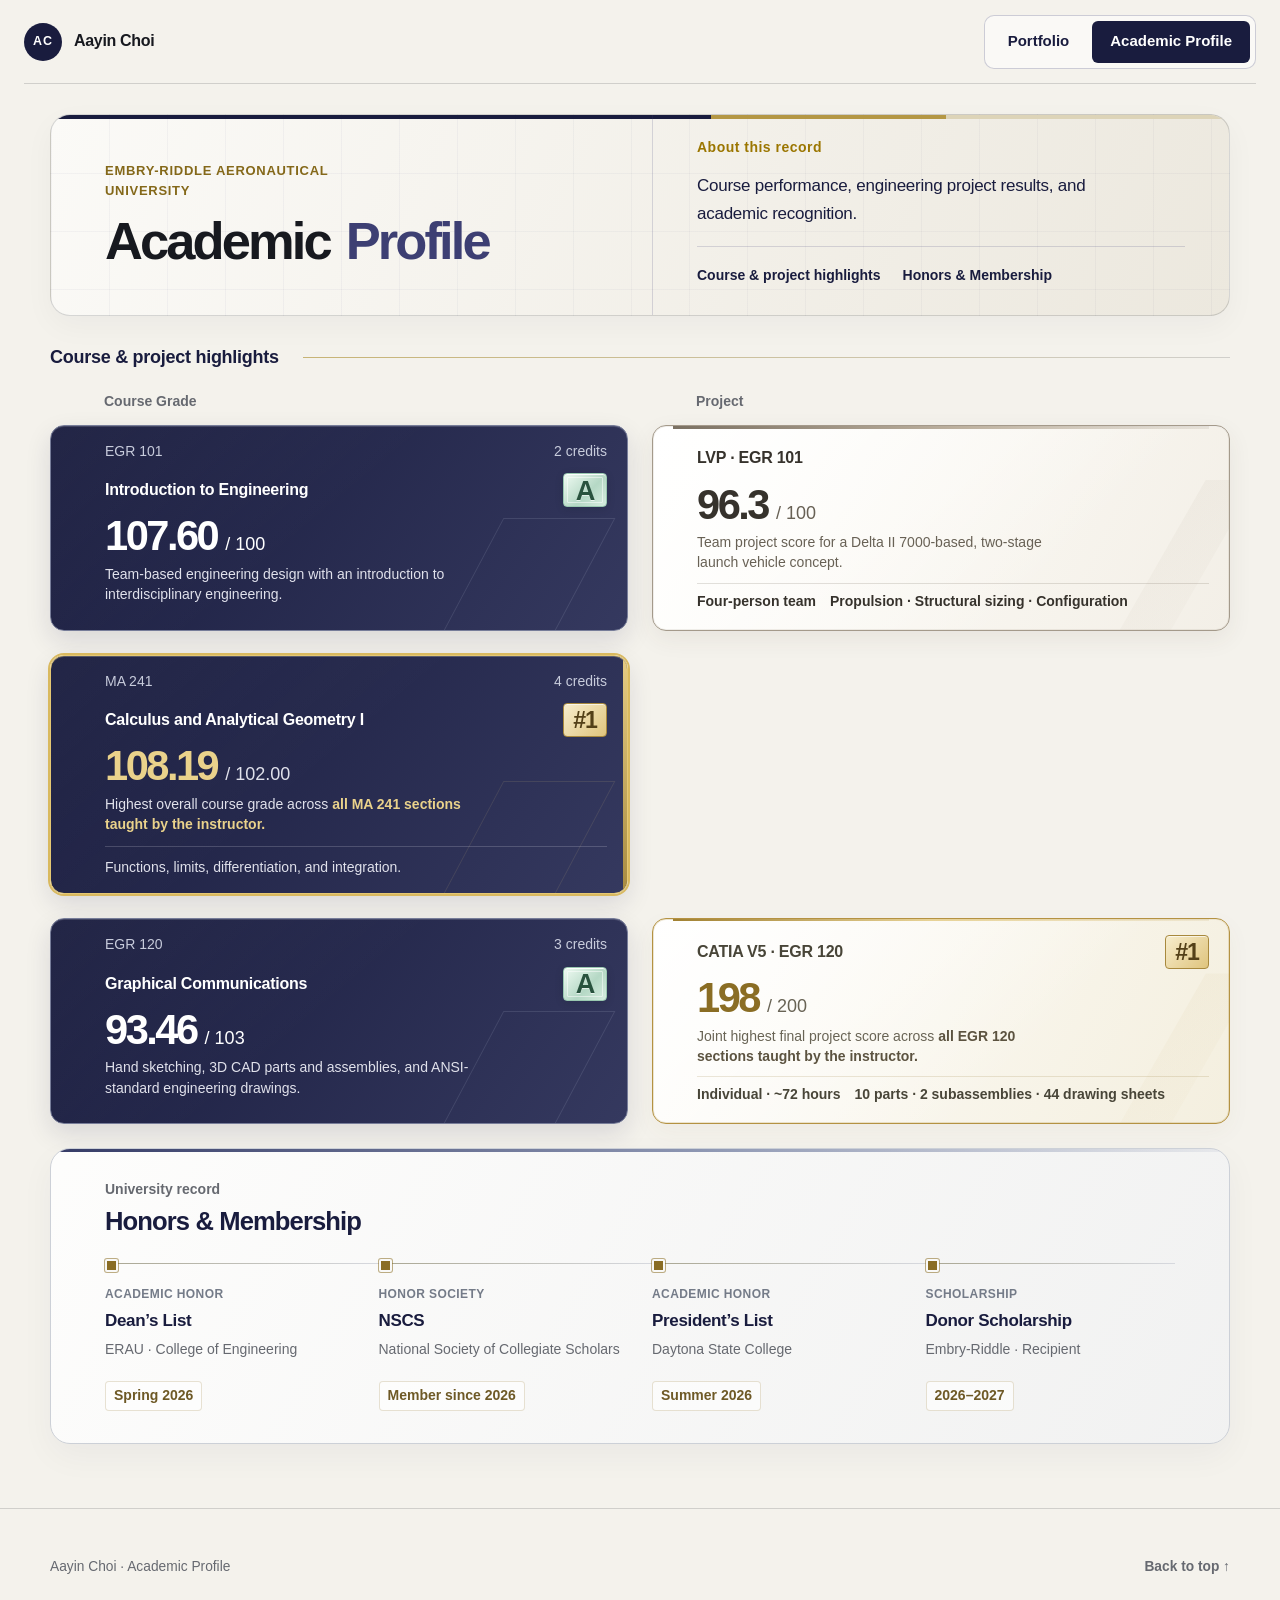
==== academic-profile.html @ f784ba2c "Add files via upload" ====
<!doctype html>
<html lang="en">
<head>
  <meta charset="utf-8">
  <meta name="viewport" content="width=device-width, initial-scale=1">
  <meta name="description" content="Aayin Choi's academic achievements, engineering project results, honors, and memberships at Embry-Riddle Aeronautical University.">
  <title>Academic Profile | Aayin Choi</title>
  <link rel="icon" href="favicon.svg" type="image/svg+xml">
  <link rel="stylesheet" href="styles.css">
</head>
<body id="top" class="academic-page">
  <header class="site-header site-header-with-nav">
    <a class="wordmark" href="index.html" aria-label="Aayin Choi portfolio home">
      <span class="wordmark-mark">AC</span>
      <span>Aayin Choi</span>
    </a>
    <nav class="site-page-nav" aria-label="Primary navigation">
      <a href="index.html">Portfolio</a>
      <a href="academic-profile.html" aria-current="page">Academic Profile</a>
    </nav>
  </header>

  <main>
    <section class="academic-records shell" id="academic-profile" aria-labelledby="academic-profile-title">
      <header class="profile-heading academic-heading">
        <div class="profile-heading-copy">
          <p class="profile-heading-kicker">Embry-Riddle Aeronautical University</p>
          <h1 id="academic-profile-title">Academic <span>Profile</span></h1>
        </div>
        <aside class="academic-heading-aside" aria-label="About this academic record">
          <div class="academic-record-topline">
            <h2>About this record</h2>
          </div>
          <p class="academic-record-intro">Course performance, engineering project results, and academic recognition.</p>
          <nav class="academic-directory" aria-label="On this page">
            <a href="#course-achievements">Course &amp; project highlights</a>
            <a href="#academic-honors">Honors &amp; Membership</a>
          </nav>
        </aside>
      </header>

      <div class="academic-section-heading" id="course-achievements">
        <h2>Course &amp; project highlights</h2>
      </div>
      <div class="profile-record-columns" aria-hidden="true">
        <span>Course Grade</span>
        <span>Project</span>
      </div>
      <ol class="profile-records" aria-label="Academic achievements, honors and membership">
        <li class="profile-milestone profile-milestone-course profile-course-card" id="egr101-course-record">
          <a class="profile-milestone-link" href="egr101-course.html" aria-label="View EGR 101 course grade">
            <p class="profile-card-kind">Course Grade</p>
            <p class="profile-course-meta"><span>EGR 101</span><span>2 credits</span></p>
            <div class="profile-milestone-title">
              <h3>Introduction to Engineering</h3>
              <span class="profile-standing profile-grade" aria-label="Final letter grade A">A</span>
            </div>
            <div class="profile-milestone-main">
              <p class="profile-milestone-score">107.60 <span>/ 100</span></p>
              <p class="profile-milestone-context">Team-based engineering design with an introduction to interdisciplinary engineering.</p>
            </div>
          </a>
        </li>
        <li class="profile-milestone profile-project-card profile-milestone-project" id="egr101-record">
          <a class="profile-milestone-link" href="launch-vehicle.html" aria-label="View LVP · EGR 101 project">
            <p class="profile-card-kind">Project</p>
            <div class="profile-milestone-title">
              <h3>LVP · EGR 101</h3>
            </div>
            <div class="profile-milestone-main">
              <p class="profile-milestone-score">96.3 <span>/ 100</span></p>
              <p class="profile-milestone-context">Team project score for a Delta II 7000-based, two-stage launch vehicle concept.</p>
            </div>
            <p class="profile-project-output">
              <span>Four-person team</span>
              <span>Propulsion · Structural sizing · Configuration</span>
            </p>
          </a>
        </li>
        <li class="profile-milestone profile-course-card profile-milestone-course profile-milestone-math" id="calculus-record">
          <a class="profile-milestone-link" href="calculus-i.html" aria-label="View Calculus I record">
            <p class="profile-card-kind">Course Grade</p>
            <p class="profile-course-meta"><span>MA 241</span><span>4 credits</span></p>
            <div class="profile-milestone-title">
              <h3>Calculus and Analytical Geometry I</h3>
              <span class="profile-standing" aria-label="Rank number one across all sections taught by the instructor">#1</span>
            </div>
            <div class="profile-milestone-main">
              <p class="profile-milestone-score">108.19 <span>/ 102.00</span></p>
              <p class="profile-milestone-context">Highest overall course grade across <strong>all MA 241 sections taught by the instructor.</strong></p>
            </div>
            <p class="profile-course-topics">Functions, limits, differentiation, and integration.</p>
          </a>
        </li>
        <li class="profile-milestone profile-milestone-course profile-course-card" id="egr120-course-record">
          <a class="profile-milestone-link" href="egr120-course.html" aria-label="View EGR 120 course grade">
            <p class="profile-card-kind">Course Grade</p>
            <p class="profile-course-meta"><span>EGR 120</span><span>3 credits</span></p>
            <div class="profile-milestone-title">
              <h3>Graphical Communications</h3>
              <span class="profile-standing profile-grade" aria-label="Final letter grade A">A</span>
            </div>
            <div class="profile-milestone-main">
              <p class="profile-milestone-score">93.46 <span>/ 103</span></p>
              <p class="profile-milestone-context">Hand sketching, 3D CAD parts and assemblies, and ANSI-standard engineering drawings.</p>
            </div>
          </a>
        </li>
        <li class="profile-milestone profile-project-card profile-milestone-catia" id="catia-record">
          <a class="profile-milestone-link" href="catia-v5.html" aria-label="View CATIA V5 · EGR 120 project">
            <p class="profile-card-kind">Project</p>
            <div class="profile-milestone-title">
              <h3>CATIA V5 · EGR 120</h3>
              <span class="profile-standing" aria-label="Joint rank number one across all sections taught by the instructor">#1</span>
            </div>
            <div class="profile-milestone-main">
              <p class="profile-milestone-score">198 <span>/ 200</span></p>
              <p class="profile-milestone-context">Joint highest final project score across <strong>all EGR 120 sections taught by the instructor.</strong></p>
            </div>
            <p class="profile-project-output">
              <span>Individual · ~72 hours</span>
              <span>10 parts · 2 subassemblies · 44 drawing sheets</span>
            </p>
          </a>
        </li>
        <li class="profile-roadmap" id="academic-honors">
          <header class="roadmap-heading">
            <div>
              <p class="roadmap-kicker">University record</p>
              <h3>Honors &amp; Membership</h3>
            </div>
          </header>
          <div class="roadmap-records">
            <ol class="profile-roadmap-list" aria-label="Honors and membership in order received">
            <li class="profile-record">
              <span class="profile-record-kind">Academic honor</span>
              <h3>Dean’s List</h3>
              <p>ERAU · College of Engineering</p>
              <p class="profile-record-date">Spring 2026</p>
            </li>
            <li class="profile-record">
              <span class="profile-record-kind">Honor society</span>
              <h3>NSCS</h3>
              <p>National Society of Collegiate Scholars</p>
              <p class="profile-record-date">Member since 2026</p>
            </li>
            <li class="profile-record">
              <span class="profile-record-kind">Academic honor</span>
              <h3>President’s List</h3>
              <p>Daytona State College</p>
              <p class="profile-record-date">Summer 2026</p>
            </li>
            <li class="profile-record">
              <span class="profile-record-kind">Scholarship</span>
              <h3>Donor Scholarship</h3>
              <p>Embry-Riddle · Recipient</p>
              <p class="profile-record-date">2026–2027</p>
            </li>
            </ol>
          </div>
        </li>
      </ol>
    </section>
  </main>

  <footer class="site-footer">
    <div class="shell footer-inner">
      <p>Aayin Choi · Academic Profile</p>
      <a href="#top" onclick="window.scrollTo({top:0,behavior:'smooth'}); return false;">Back to top ↑</a>
    </div>
  </footer>
</body>
</html>
---- styles.css ----
:root {
  --paper: #f4f2ec;
  --paper-strong: #ece8de;
  --ink: #17191f;
  --muted: #666970;
  --navy: #252856;
  --navy-deep: #191c3e;
  --navy-soft: #3d3f73;
  --scope-accent: #59628f;
  --gold: #9b7600;
  --line: rgba(23, 25, 31, 0.16);
  --white: #fff;
  --radius-lg: 26px;
  --radius-md: 16px;
  --shadow: 0 24px 70px rgba(26, 28, 50, 0.12);
}

* { box-sizing: border-box; }

html { scroll-behavior: smooth; }

body {
  margin: 0;
  background: var(--paper);
  color: var(--ink);
  font-family: Inter, ui-sans-serif, -apple-system, BlinkMacSystemFont, "Segoe UI", sans-serif;
  line-height: 1.55;
  -webkit-font-smoothing: antialiased;
}

img { display: block; max-width: 100%; }
a { color: inherit; }

.shell {
  width: min(1180px, calc(100% - 48px));
  margin-inline: auto;
}

.site-header {
  width: min(1280px, calc(100% - 48px));
  min-height: 84px;
  margin-inline: auto;
  display: flex;
  align-items: center;
  justify-content: space-between;
  border-bottom: 1px solid var(--line);
}

.wordmark {
  display: inline-flex;
  align-items: center;
  gap: 12px;
  text-decoration: none;
  font-weight: 750;
  letter-spacing: -0.02em;
}

.wordmark-mark {
  display: grid;
  place-items: center;
  width: 38px;
  aspect-ratio: 1;
  border-radius: 50%;
  background: var(--navy-deep);
  color: var(--white);
  font-size: 0.78rem;
  letter-spacing: 0.08em;
}

.site-nav { display: flex; gap: 28px; }
.site-nav a {
  text-decoration: none;
  color: var(--muted);
  font-size: 0.92rem;
  font-weight: 650;
}
.site-nav a:hover, .site-nav a:focus-visible { color: var(--navy); }

.portfolio-intro {
  position: relative;
  display: grid;
  grid-template-columns: minmax(0, 1.12fr) minmax(340px, 0.88fr);
  gap: 16px;
  margin-top: 34px;
  padding: 16px;
  overflow: hidden;
  border: 1px solid var(--line);
  border-radius: var(--radius-lg);
  background:
    linear-gradient(90deg, rgba(155,118,0,0.08) 1px, transparent 1px) 0 0 / 58px 58px,
    linear-gradient(rgba(155,118,0,0.08) 1px, transparent 1px) 0 0 / 58px 58px,
    rgba(255,255,255,0.42);
  box-shadow: 0 22px 60px rgba(26, 28, 50, 0.08);
}

.portfolio-intro-main {
  position: relative;
  min-height: 418px;
  padding: clamp(32px, 4.5vw, 58px);
  overflow: hidden;
  border-radius: 20px;
  background: transparent;
}

.portfolio-intro-main::after {
  content: "";
  position: absolute;
  right: -72px;
  bottom: -120px;
  width: 290px;
  aspect-ratio: 1;
  border: 1px solid rgba(155,118,0,0.24);
  border-radius: 50%;
  box-shadow: 0 0 0 34px rgba(155,118,0,0.05), 0 0 0 68px rgba(155,118,0,0.035);
}

.portfolio-intro-topline {
  position: relative;
  z-index: 1;
  display: flex;
  align-items: center;
  justify-content: space-between;
  gap: 24px;
}

.portfolio-intro-topline .eyebrow { margin-bottom: 0; }

.portfolio-intro-topline > span {
  color: var(--muted);
  font-size: 0.68rem;
  font-weight: 800;
  letter-spacing: 0.08em;
  text-transform: uppercase;
}

.portfolio-intro h1 {
  position: relative;
  z-index: 1;
  display: grid;
  max-width: 700px;
  margin: auto 0 0;
  padding-top: 58px;
  font-size: clamp(3.15rem, 5vw, 4.25rem);
  line-height: 0.92;
  letter-spacing: -0.055em;
}

.portfolio-intro h1 span:last-child { color: var(--navy-deep); }

.portfolio-disciplines {
  position: relative;
  z-index: 1;
  display: flex;
  flex-wrap: wrap;
  gap: 7px;
  margin-top: 42px;
}

.portfolio-disciplines span {
  padding: 8px 12px;
  border: 1px solid rgba(23,25,31,0.13);
  border-radius: 999px;
  background: rgba(244,242,236,0.78);
  color: var(--navy-deep);
  font-size: 0.7rem;
  font-weight: 850;
  letter-spacing: 0.08em;
  text-transform: uppercase;
}

.portfolio-intro-panel {
  position: relative;
  z-index: 1;
  align-self: center;
  min-width: 0;
  padding: 28px 30px;
  color: var(--ink);
}

.portfolio-panel-name {
  margin: 0;
  color: #343a72;
  font-size: clamp(2.7rem, 4.4vw, 4rem);
  line-height: 1;
  letter-spacing: -0.065em;
}

.portfolio-panel-name span:last-child { color: #8a6d24; }

.personal-intro {
  display: grid;
  grid-template-columns: minmax(0, 1.12fr) minmax(340px, 0.88fr);
  position: relative;
  align-items: center;
  column-gap: 16px;
  row-gap: 26px;
  margin-top: 30px;
  padding: 28px 16px;
  border: 1px solid var(--line);
  border-radius: 20px;
  background:
    linear-gradient(115deg, rgba(255,255,255,0.55), transparent 65%),
    #ece8de;
  box-shadow: inset 5px 0 0 var(--navy-soft);
}

.personal-identity { min-width: 0; padding-inline: clamp(32px, 4.5vw, 58px); }
.personal-summary { min-width: 0; padding-inline: 30px; }

.personal-identity .eyebrow {
  margin: 0 0 12px;
  font-size: 0.875rem;
}

.personal-school {
  display: flex;
  align-items: center;
  margin-top: 14px;
}
.personal-school .personal-affiliation { min-width: 0; margin: 0; }

.personal-affiliation {
  display: grid;
  gap: 2px;
  margin: 14px 0 0;
  color: var(--navy-deep);
  font-size: 1rem;
  font-weight: 650;
}

.personal-affiliation span {
  color: var(--muted);
  font-size: 0.875rem;
  font-weight: 500;
}

.personal-summary > p:not(.personal-summary-label) {
  max-width: 56ch;
  margin: 0;
  color: #4d515d;
  font-size: 1rem;
  line-height: 1.65;
}

.personal-links {
  display: flex;
  flex-wrap: wrap;
  align-items: center;
  gap: 10px 24px;
  margin-top: 20px;
}

.personal-links a,
.personal-links .personal-email-toggle {
  color: var(--navy-deep);
  font-size: 0.875rem;
  font-weight: 750;
  text-decoration: underline;
  text-underline-offset: 4px;
}

.personal-links .personal-resume {
  padding: 10px 18px;
  border: 1px solid var(--navy-deep);
  border-radius: 8px;
  background: var(--navy-deep);
  color: var(--white);
  text-decoration: none;
}

.personal-links .personal-email-toggle {
  border: 0;
  padding: 0;
  background: transparent;
  font-family: inherit;
  line-height: inherit;
  cursor: pointer;
}
.personal-links a:hover,
.personal-links .personal-email-toggle:hover { opacity: 0.75; }
.personal-links a:focus-visible,
.personal-links button:focus-visible,
.email-contact :focus-visible,
.project-directory a:focus-visible {
  outline: 3px solid #9b7600;
  outline-offset: 4px;
}

.personal-summary .personal-summary-label {
  margin: 0 0 10px;
  color: var(--gold);
  font-size: 0.875rem;
  font-weight: 750;
}

.email-contact { max-width: 390px; margin-top: 16px; }
.email-address-label { display: block; margin-bottom: 6px; color: var(--muted); font-size: 0.875rem; }
.email-copy-row { display: flex; gap: 8px; }
.email-copy-row input {
  width: 100%;
  min-width: 0;
  padding: 9px 10px;
  border: 1px solid var(--line);
  border-radius: 6px;
  background: rgba(255,255,255,0.55);
  color: var(--navy-deep);
  font: inherit;
  font-size: 1rem;
}
.email-copy {
  flex: 0 0 auto;
  padding: 8px 12px;
  border: 1px solid var(--navy-deep);
  border-radius: 6px;
  background: var(--navy-deep);
  color: var(--white);
  font: inherit;
  font-size: 0.875rem;
  font-weight: 650;
  cursor: pointer;
}
.email-copy-status { margin: 6px 0 0; color: var(--navy-deep); font-size: 0.875rem; }
.email-copy-status:empty { display: none; }

.project-directory-title {
  display: flex;
  align-items: center;
  justify-content: space-between;
  margin: 0 0 8px;
  color: var(--muted);
  font-size: 0.875rem;
  font-weight: 650;
}
.project-directory-title span { color: var(--gold); font-variant-numeric: tabular-nums; }
.project-directory { margin: 0; padding: 0; list-style: none; }
.project-directory li + li { border-top: 1px solid var(--line); }
.project-directory a {
  display: grid;
  grid-template-columns: 22px minmax(0, 1fr);
  align-items: baseline;
  gap: 12px;
  padding: 17px 0;
  color: var(--navy-deep);
  font-size: 1rem;
  font-weight: 650;
  line-height: 1.4;
  text-decoration: none;
}
.project-directory-number { color: #8a6d24; font-size: 0.875rem; font-variant-numeric: tabular-nums; }
.project-directory a:hover > span:last-child { text-decoration: underline; text-underline-offset: 4px; }
.index-card[id] { scroll-margin-top: 28px; }

.resume-section {
  display: flex;
  align-items: center;
  justify-content: space-between;
  gap: 24px;
  margin-top: 24px;
  padding: 22px 28px;
  border: 1px solid var(--line);
  border-radius: var(--radius-md);
  background: rgba(255,255,255,0.35);
}

.resume-section h2 {
  margin: 0;
  color: var(--navy-deep);
  font-size: 1.25rem;
  line-height: 1.2;
}

.resume-section p {
  margin: 4px 0 0;
  color: var(--muted);
  font-size: 0.875rem;
}

.resume-section .resume-open {
  flex: 0 0 auto;
  min-height: 44px;
  padding: 0 18px;
  border-radius: 8px;
  border-color: var(--navy-deep);
  background: var(--navy-deep);
  color: var(--white);
}

.resume-section .resume-open:hover,
.resume-section .resume-open:focus-visible {
  border-color: var(--navy);
  background: var(--navy);
}

.resume-section .resume-open:focus-visible {
  outline: 3px solid var(--navy-deep);
  outline-offset: 4px;
}

@media (max-width: 620px) {
  .resume-section { flex-wrap: wrap; gap: 16px; padding: 20px; }
}

.project-index { padding-block: 32px 110px; }
.index-heading {
  display: flex;
  align-items: baseline;
  justify-content: space-between;
  gap: 24px;
  margin-bottom: 22px;
}
.index-heading h2 { margin-bottom: 0; font-size: 1.12rem; letter-spacing: 0; }
.index-heading span {
  color: var(--muted);
  font-size: 0.75rem;
  font-weight: 800;
  letter-spacing: 0.12em;
  text-transform: uppercase;
}

.index-grid {
  display: grid;
  grid-template-columns: repeat(2, minmax(0, 1fr));
  gap: 18px;
}

.index-card {
  display: grid;
  grid-template-columns: 44px minmax(0, 1fr);
  grid-template-rows: auto minmax(0, 1fr);
  gap: 0 18px;
  min-height: 600px;
  padding: 18px 24px 26px;
  overflow: hidden;
  border: 1px solid var(--line);
  border-radius: var(--radius-lg);
  background: rgba(255,255,255,0.58);
}
.index-card-live { box-shadow: 0 18px 50px rgba(26, 28, 50, 0.09); }
.index-number {
  grid-column: 1;
  grid-row: 2;
  padding-top: 26px;
  color: var(--gold);
  font-size: 0.78rem;
  font-weight: 850;
  letter-spacing: 0.12em;
}
.index-content {
  grid-column: 2;
  grid-row: 2;
  align-self: start;
  padding-top: 24px;
}
.index-content h3 { margin-bottom: 14px; font-size: clamp(1.55rem, 2.2vw, 2.1rem); }
.index-content h3 a { text-decoration: none; }
.index-content h3 a:hover, .index-content h3 a:focus-visible { color: var(--navy); }
.index-content > p { max-width: 700px; margin-bottom: 17px; color: var(--muted); }
.index-meta { display: flex; flex-wrap: wrap; gap: 8px; margin-bottom: 18px; }
.index-meta span {
  padding: 5px 9px;
  border-radius: 999px;
  background: var(--paper-strong);
  color: var(--muted);
  font-size: 0.68rem;
  font-weight: 800;
  letter-spacing: 0.05em;
  text-transform: uppercase;
}
.index-achievements { display: flex; flex-wrap: wrap; gap: 10px 20px; margin-bottom: 21px; }
.index-achievements strong {
  position: relative;
  color: var(--navy-deep);
  font-size: 0.82rem;
}
.index-achievements strong:not(:last-child)::after {
  content: "·";
  position: absolute;
  right: -13px;
  color: var(--gold);
}
.index-actions { display: flex; flex-wrap: wrap; gap: 10px; }
.index-actions .button { min-height: 42px; padding-inline: 16px; font-size: 0.84rem; }

.index-visual {
  position: relative;
  display: block;
  grid-column: 1 / -1;
  grid-row: 1;
  aspect-ratio: 3 / 2;
  min-height: 0;
  align-self: stretch;
  overflow: hidden;
  border-radius: var(--radius-md);
  background: var(--navy-soft);
}
.index-visual img { width: 100%; height: 100%; object-fit: contain; transition: transform 350ms ease; }
.index-visual span {
  position: absolute;
  right: 15px;
  bottom: 15px;
  padding: 7px 10px;
  border-radius: 999px;
  background: rgba(25,28,62,0.88);
  color: var(--white);
  font-size: 0.72rem;
  font-weight: 750;
}
.index-visual:hover img { transform: none; }

.index-visual-lvp {
  display: grid;
  place-items: center;
  background:
    radial-gradient(circle at 50% 45%, rgba(255,255,255,0.7), transparent 58%),
    #c9c9c4;
}

.index-visual-lvp img {
  width: 100%;
  height: 100%;
  object-fit: contain;
  transform: scale(1);
  filter: contrast(1.24) brightness(0.92);
  mix-blend-mode: multiply;
}

.index-visual-lvp:hover img { transform: scale(1); }

.index-card-pending { background: rgba(236,232,222,0.52); }
.coming-soon {
  margin-bottom: 0 !important;
  color: var(--gold) !important;
  font-size: 0.78rem;
  font-weight: 800;
  letter-spacing: 0.08em;
  text-transform: uppercase;
}
.index-placeholder {
  grid-column: 1 / -1;
  grid-row: 1;
  aspect-ratio: 3 / 2;
  min-height: 0;
  display: flex;
  flex-direction: column;
  justify-content: flex-end;
  padding: 28px;
  border-radius: var(--radius-md);
  background: linear-gradient(145deg, var(--navy-deep), var(--navy-soft));
  color: var(--white);
}
.index-placeholder span { margin-bottom: auto; color: rgba(255,255,255,0.56); font-size: 0.72rem; font-weight: 800; letter-spacing: 0.13em; }
.index-placeholder strong { margin-bottom: 4px; font-size: 1.45rem; }
.index-placeholder small { color: rgba(255,255,255,0.62); }

.hero {
  min-height: 650px;
  display: grid;
  grid-template-columns: 0.9fr 1.1fr;
  align-items: center;
  gap: clamp(40px, 6vw, 90px);
  padding-block: 86px 72px;
}

.eyebrow {
  margin: 0 0 16px;
  color: var(--gold);
  font-size: 0.76rem;
  line-height: 1.3;
  font-weight: 800;
  letter-spacing: 0.14em;
  text-transform: uppercase;
}

h1, h2, h3, p { margin-top: 0; }
h1, h2, h3 { line-height: 1.08; letter-spacing: -0.035em; }

h1 {
  margin-bottom: 24px;
  font-size: clamp(3rem, 6vw, 5.9rem);
  font-weight: 720;
}

h2 { font-size: clamp(2rem, 4vw, 3.7rem); }
h3 { font-size: clamp(1.35rem, 2.2vw, 2rem); }

.hero-lede {
  max-width: 650px;
  margin-bottom: 32px;
  color: var(--muted);
  font-size: clamp(1.04rem, 1.6vw, 1.24rem);
}

.hero-actions { display: flex; flex-wrap: wrap; gap: 12px; }

.button {
  display: inline-flex;
  justify-content: center;
  align-items: center;
  min-height: 48px;
  padding: 0 20px;
  border-radius: 999px;
  text-decoration: none;
  font-size: 0.92rem;
  font-weight: 750;
  transition: transform 160ms ease, box-shadow 160ms ease, background 160ms ease;
}
.button:hover { transform: translateY(-2px); }
.button-primary { background: var(--navy-deep); color: var(--white); box-shadow: 0 12px 28px rgba(25, 28, 62, 0.2); }
.button-primary:hover { background: var(--navy); }
.button-secondary { border: 1px solid var(--line); background: rgba(255,255,255,0.42); }
.button-secondary:hover { box-shadow: 0 10px 24px rgba(24,26,41,0.08); }
.button-light { background: var(--white); color: var(--navy-deep); }

.hero-visual {
  margin: 0;
  overflow: hidden;
  border-radius: var(--radius-lg);
  background: var(--navy);
  box-shadow: var(--shadow);
}
.hero-visual img { width: 100%; height: 100%; min-height: 420px; object-fit: cover; }

.metric-band {
  display: grid;
  grid-template-columns: repeat(4, 1fr);
  background: var(--navy-deep);
  color: var(--white);
  padding: 34px max(24px, calc((100% - 1180px) / 2));
}
.metric { padding: 6px 28px; border-right: 1px solid rgba(255,255,255,0.18); }
.metric:first-child { padding-left: 0; }
.metric:last-child { border-right: 0; }
.metric strong { display: block; font-size: clamp(1.45rem, 2.4vw, 2.2rem); letter-spacing: -0.035em; }
.metric span { color: rgba(255,255,255,0.65); font-size: 0.84rem; }

.work, .principles { padding-block: 120px; }
.section-heading {
  display: grid;
  grid-template-columns: 1fr 0.8fr;
  align-items: end;
  gap: 56px;
  margin-bottom: 48px;
}
.section-heading h2 { margin-bottom: 0; }
.section-heading > p { margin: 0 0 6px; color: var(--muted); font-size: 1.06rem; }
.section-heading.compact { grid-template-columns: 1fr; }

.project-card {
  display: grid;
  grid-template-columns: 1.25fr 0.75fr;
  min-height: 560px;
  overflow: hidden;
  border: 1px solid var(--line);
  border-radius: var(--radius-lg);
  background: var(--white);
  box-shadow: var(--shadow);
}
.project-image { display: block; background: var(--navy); overflow: hidden; }
.project-image img { width: 100%; height: 100%; object-fit: cover; transition: transform 400ms ease; }
.project-image:hover img { transform: scale(1.02); }
.project-copy { display: flex; flex-direction: column; justify-content: center; padding: clamp(36px, 5vw, 68px); }
.project-copy p { color: var(--muted); }
.project-meta { display: flex; flex-wrap: wrap; gap: 8px; margin-bottom: 26px; }
.project-meta span { padding: 6px 10px; border-radius: 999px; background: var(--paper); color: var(--muted); font-size: 0.72rem; font-weight: 750; letter-spacing: 0.04em; text-transform: uppercase; }
.text-link { margin-top: 12px; color: var(--navy); text-decoration: none; font-weight: 800; }
.text-link:hover span { margin-left: 4px; }

.principles { border-top: 1px solid var(--line); }
.principle-grid { display: grid; grid-template-columns: repeat(3, 1fr); gap: 18px; }
.principle-grid article { min-height: 265px; padding: 34px; border-radius: var(--radius-md); background: var(--paper-strong); }
.principle-grid span { color: var(--gold); font-size: 0.78rem; font-weight: 800; }
.principle-grid h3 { margin-top: 44px; margin-bottom: 14px; font-size: 1.35rem; }
.principle-grid p { margin-bottom: 0; color: var(--muted); }

.case-hero { padding-block: 52px 74px; }
.breadcrumb { display: inline-block; margin-bottom: 52px; color: var(--muted); text-decoration: none; font-weight: 700; }
.case-hero-grid { display: grid; grid-template-columns: 0.95fr 1.05fr; align-items: center; gap: 64px; }
.case-hero h1 { font-size: clamp(3rem, 5.5vw, 5.4rem); }
.case-visual img { min-height: 360px; }

.case-metrics {
  display: grid;
  grid-template-columns: repeat(4, 1fr);
  margin-bottom: 110px;
  overflow: hidden;
  border: 1px solid var(--line);
  border-radius: var(--radius-md);
  background: rgba(255,255,255,0.38);
}
.case-metrics div { min-height: 122px; padding: 26px; border-right: 1px solid var(--line); }
.case-metrics div:last-child { border-right: 0; }
.case-metrics span { display: block; margin-bottom: 10px; color: var(--muted); font-size: 0.75rem; font-weight: 800; letter-spacing: 0.08em; text-transform: uppercase; }
.case-metrics strong { font-size: 1.12rem; }

/* One-screen project preview */
.project-detail-page {
  min-height: 100vh;
  background:
    radial-gradient(circle at 78% 28%, rgba(61,63,115,0.09), transparent 30%),
    var(--paper);
}

.project-detail-page .site-header {
  min-height: 72px;
}

.case-spotlight {
  min-height: calc(100vh - 72px);
  display: flex;
  flex-direction: column;
  justify-content: flex-start;
  padding-block: clamp(28px, 4vh, 58px);
}

.case-topline {
  display: flex;
  align-items: center;
  justify-content: space-between;
  gap: 24px;
  margin-bottom: clamp(24px, 3.4vh, 46px);
}

.case-topline .breadcrumb {
  margin: 0;
  color: var(--ink);
  font-size: 0.78rem;
  font-weight: 800;
  letter-spacing: 0.04em;
}

.case-topline p {
  margin: 0;
  color: var(--muted);
  font-size: 0.72rem;
  font-weight: 800;
  letter-spacing: 0.1em;
  text-transform: uppercase;
}

.case-spotlight-grid {
  display: grid;
  grid-template-columns: minmax(0, 0.9fr) minmax(420px, 1.1fr);
  align-items: center;
  gap: clamp(38px, 6vw, 88px);
}

.case-spotlight-copy h1 {
  max-width: 640px;
  margin-bottom: 24px;
  font-size: clamp(2.7rem, 3.45vw, 3.95rem);
  font-weight: 720;
  line-height: 1.01;
  letter-spacing: -0.043em;
  text-wrap: balance;
}

.case-title-line {
  display: block;
}

.case-summary {
  max-width: 600px;
  margin-bottom: 30px;
  color: var(--muted);
  font-size: clamp(1rem, 1.35vw, 1.18rem);
}

.case-cta {
  display: inline-flex;
  align-items: center;
  gap: 42px;
  min-height: 54px;
  padding: 0 18px 0 22px;
  border-radius: 999px;
  background: var(--navy-deep);
  color: var(--white);
  text-decoration: none;
  font-size: 0.9rem;
  font-weight: 800;
  box-shadow: 0 14px 34px rgba(25,28,62,0.2);
  transition: transform 160ms ease, background 160ms ease;
}

.case-cta span:last-child {
  display: grid;
  place-items: center;
  width: 28px;
  aspect-ratio: 1;
  border-radius: 50%;
  background: rgba(255,255,255,0.13);
}

.case-cta:hover,
.case-cta:focus-visible {
  transform: translateY(-2px);
  background: var(--navy);
}

.case-spotlight-visual {
  position: relative;
  margin: 0;
  aspect-ratio: 1.42 / 1;
  overflow: hidden;
  border-radius: var(--radius-lg);
  background: var(--navy-soft);
  box-shadow: var(--shadow);
}

.case-spotlight-visual::after {
  content: "EXPLODED ASSEMBLY";
  position: absolute;
  right: 20px;
  bottom: 18px;
  color: rgba(255,255,255,0.68);
  font-size: 0.64rem;
  font-weight: 850;
  letter-spacing: 0.13em;
}

.case-spotlight-visual img {
  width: 100%;
  height: 100%;
  object-fit: contain;
}

.case-proof {
  display: grid;
  grid-template-columns: 0.9fr 0.9fr 1.15fr 1.15fr;
  margin-top: clamp(34px, 5vh, 66px);
  overflow: hidden;
  border: 1px solid var(--line);
  border-radius: var(--radius-md);
  background: rgba(255,255,255,0.45);
}

.case-proof > div {
  min-height: 118px;
  padding: 22px 25px;
  border-right: 1px solid var(--line);
}

.case-proof > div:last-child { border-right: 0; }

.case-proof span,
.case-proof small {
  display: block;
}

.case-proof > div > span {
  margin-bottom: 7px;
  color: var(--muted);
  font-size: 0.66rem;
  font-weight: 850;
  letter-spacing: 0.11em;
  text-transform: uppercase;
}

.case-proof strong {
  display: block;
  color: var(--navy-deep);
  font-size: clamp(1.35rem, 2vw, 1.8rem);
  line-height: 1.05;
  letter-spacing: -0.04em;
}

.case-proof-primary strong {
  color: var(--gold);
  font-size: clamp(1.8rem, 2.7vw, 2.55rem);
}

.case-proof-primary strong span {
  display: inline;
  color: var(--navy-deep);
  font-size: 0.55em;
  letter-spacing: -0.02em;
}

.case-proof-primary strong .case-proof-hash {
  color: var(--gold);
  font-size: 1em;
  letter-spacing: inherit;
}

.case-proof strong .case-proof-scope-number {
  display: inline;
  color: var(--scope-accent);
}

.case-proof small {
  margin-top: 8px;
  color: var(--muted);
  font-size: 0.72rem;
  line-height: 1.35;
}

.case-assembly {
  display: grid;
  grid-template-columns: minmax(0, 1.25fr) minmax(320px, 0.75fr);
  align-items: stretch;
  margin-top: clamp(78px, 10vw, 132px);
  overflow: hidden;
  border: 1px solid var(--line);
  border-radius: var(--radius-lg);
  background: rgba(255,255,255,0.48);
  box-shadow: 0 20px 58px rgba(26,28,50,0.085);
}

.case-assembly-visual {
  position: relative;
  min-width: 0;
  min-height: 560px;
  margin: 0;
  overflow: hidden;
  background: var(--navy-deep);
}

.case-assembly-visual img {
  width: 100%;
  height: 100%;
  object-fit: cover;
}

.case-assembly-visual figcaption {
  position: absolute;
  right: 16px;
  bottom: 16px;
  margin: 0;
  padding: 8px 11px;
  border: 1px solid rgba(255,255,255,0.16);
  border-radius: 999px;
  background: rgba(25,28,62,0.86);
  color: rgba(255,255,255,0.9);
  font-size: 0.64rem;
  font-weight: 750;
  letter-spacing: 0.035em;
  backdrop-filter: blur(8px);
}

.case-assembly-copy {
  display: flex;
  flex-direction: column;
  justify-content: center;
  padding: clamp(36px, 5vw, 66px);
}

.case-assembly-copy h2 {
  margin-bottom: 22px;
  font-size: clamp(2rem, 3.5vw, 3.35rem);
}

.case-assembly-copy > p:not(.eyebrow) {
  margin-bottom: 30px;
  color: var(--muted);
  font-size: 0.98rem;
}

.case-assembly-copy ul {
  margin: 0;
  padding: 0;
  border-top: 1px solid var(--line);
  list-style: none;
}

.case-assembly-copy li {
  padding-block: 13px;
  border-bottom: 1px solid var(--line);
  color: var(--navy-deep);
  font-size: 0.76rem;
  font-weight: 800;
  letter-spacing: 0.045em;
  text-transform: uppercase;
}

.case-preview {
  margin-top: clamp(78px, 10vw, 132px);
  padding-block: clamp(68px, 8vw, 104px) 108px;
  border-top: 1px solid var(--line);
}

.case-preview-intro {
  display: grid;
  grid-template-columns: minmax(0, 1.05fr) minmax(320px, 0.75fr);
  align-items: end;
  gap: clamp(46px, 8vw, 112px);
  margin-bottom: 50px;
}

.case-preview-intro h2 {
  max-width: 700px;
  margin-bottom: 0;
  font-size: clamp(2.2rem, 4.2vw, 4rem);
}

.case-preview-intro > p {
  margin-bottom: 5px;
  color: var(--muted);
  font-size: 1.02rem;
}

.case-workflow {
  display: grid;
  grid-template-columns: repeat(3, 1fr);
  border-block: 1px solid var(--line);
}

.case-workflow article {
  min-height: 255px;
  padding: 32px 34px 36px;
  border-right: 1px solid var(--line);
}

.case-workflow article:first-child { padding-left: 0; }
.case-workflow article:last-child { padding-right: 0; border-right: 0; }

.case-workflow article > span {
  color: var(--gold);
  font-size: 0.7rem;
  font-weight: 850;
  letter-spacing: 0.1em;
  text-transform: uppercase;
}

.case-workflow h3 {
  margin: 56px 0 13px;
  font-size: clamp(1.3rem, 2vw, 1.75rem);
}

.case-workflow p {
  margin-bottom: 0;
  color: var(--muted);
  font-size: 0.92rem;
}

.case-capabilities {
  display: grid;
  grid-template-columns: 0.7fr 2fr;
  gap: 42px;
  align-items: center;
  padding-block: 34px;
  border-bottom: 1px solid var(--line);
}

.case-capabilities p {
  margin: 0;
  color: var(--muted);
  font-size: 0.7rem;
  font-weight: 850;
  letter-spacing: 0.11em;
  text-transform: uppercase;
}

.case-capabilities ul {
  display: flex;
  flex-wrap: wrap;
  gap: 10px 24px;
  margin: 0;
  padding: 0;
  list-style: none;
}

.case-capabilities li {
  position: relative;
  color: var(--navy-deep);
  font-size: 0.88rem;
  font-weight: 750;
}

.case-capabilities li:not(:last-child)::after {
  content: "·";
  position: absolute;
  right: -15px;
  color: var(--gold);
}

.case-preview-footer {
  display: flex;
  align-items: center;
  justify-content: space-between;
  gap: 36px;
  margin-top: 42px;
  padding: 30px 34px;
  border-radius: var(--radius-md);
  background: var(--navy-deep);
  color: var(--white);
}

.case-preview-footer p {
  max-width: 680px;
  margin: 0;
  color: rgba(255,255,255,0.65);
  font-size: 0.92rem;
}

.case-preview-footer a {
  flex: 0 0 auto;
  color: var(--white);
  text-decoration: none;
  font-size: 0.88rem;
  font-weight: 800;
}

.case-preview-footer a span { margin-left: 8px; color: #d2b451; }

/* Launch vehicle project */
.lvp-page {
  background:
    radial-gradient(circle at 78% 10%, rgba(155,118,0,0.08), transparent 24%),
    var(--paper);
}

.lvp-hero {
  padding-block: clamp(34px, 5vw, 68px) clamp(74px, 9vw, 118px);
}

.lvp-hero-topline {
  display: flex;
  align-items: center;
  justify-content: space-between;
  gap: 24px;
  margin-bottom: clamp(42px, 6vw, 76px);
}

.lvp-hero-topline .breadcrumb { margin: 0; }

.lvp-hero-topline p {
  margin: 0;
  color: var(--muted);
  font-size: 0.72rem;
  font-weight: 800;
  letter-spacing: 0.1em;
  text-transform: uppercase;
}

.lvp-hero-grid {
  display: grid;
  grid-template-columns: minmax(0, 0.95fr) minmax(380px, 0.75fr);
  align-items: center;
  gap: clamp(48px, 7vw, 104px);
}

.lvp-hero-copy h1 {
  max-width: 720px;
  margin-bottom: 28px;
  font-size: clamp(3.25rem, 6.2vw, 6.15rem);
  line-height: 0.91;
  letter-spacing: -0.06em;
}

.lvp-hero-lede {
  max-width: 690px;
  margin-bottom: 0;
  color: var(--muted);
  font-size: clamp(1rem, 1.45vw, 1.2rem);
}

.lvp-hero-visual {
  position: relative;
  margin: 0;
  padding: 26px 26px 54px;
  overflow: hidden;
  border: 1px solid var(--line);
  border-radius: var(--radius-lg);
  background: rgba(255,255,255,0.58);
  box-shadow: var(--shadow);
}

.lvp-hero-visual img {
  width: 100%;
  height: min(62vh, 690px);
  min-height: 470px;
  object-fit: contain;
}

.lvp-hero-visual figcaption {
  position: absolute;
  left: 26px;
  right: 26px;
  bottom: 20px;
  margin: 0;
  padding-top: 12px;
  border-top: 1px solid var(--line);
  color: var(--muted);
  font-size: 0.68rem;
  font-weight: 750;
  letter-spacing: 0.045em;
}

.lvp-overview {
  display: grid;
  grid-template-columns: repeat(4, 1fr);
  margin-top: clamp(44px, 6vw, 78px);
  overflow: hidden;
  border-block: 1px solid var(--line);
}

.lvp-overview div {
  min-height: 118px;
  padding: 25px 28px;
  border-right: 1px solid var(--line);
}

.lvp-overview div:first-child { padding-left: 0; }
.lvp-overview div:last-child { border-right: 0; }
.lvp-overview span,
.lvp-overview strong { display: block; }
.lvp-overview span {
  margin-bottom: 12px;
  color: var(--muted);
  font-size: 0.67rem;
  font-weight: 850;
  letter-spacing: 0.11em;
  text-transform: uppercase;
}
.lvp-overview strong {
  color: var(--navy-deep);
  font-size: clamp(1rem, 1.7vw, 1.3rem);
  line-height: 1.2;
}

.lvp-brief {
  display: grid;
  grid-template-columns: minmax(0, 1.1fr) minmax(320px, 0.72fr);
  align-items: end;
  gap: clamp(50px, 8vw, 118px);
  padding-block: clamp(82px, 10vw, 132px) 58px;
  border-top: 1px solid var(--line);
}

.lvp-brief h2 {
  max-width: 760px;
  margin: 0;
  font-size: clamp(2.6rem, 5vw, 4.7rem);
}

.lvp-brief > p {
  margin: 0 0 7px;
  color: var(--muted);
  font-size: 1.02rem;
}

.lvp-context-copy {
  display: grid;
  gap: 18px;
}

.lvp-context-copy > p {
  margin: 0;
  color: var(--muted);
  font-size: 1.02rem;
}

.lvp-context-note {
  padding: 15px 18px;
  border-left: 3px solid var(--gold);
  background: rgba(155,118,0,0.055);
  color: var(--navy-deep) !important;
  font-size: 0.82rem !important;
  font-weight: 750;
}

.lvp-sequence { padding-bottom: clamp(82px, 11vw, 148px); }

.lvp-stage {
  overflow: hidden;
  border: 1px solid var(--line);
  border-radius: var(--radius-lg);
  background: rgba(255,255,255,0.42);
  box-shadow: 0 18px 52px rgba(26,28,50,0.07);
}

.lvp-stage + .lvp-stage { margin-top: 22px; }

.lvp-stage-wide {
  display: grid;
  grid-template-columns: minmax(0, 1.25fr) minmax(340px, 0.75fr);
  min-height: 560px;
}

.lvp-stage-reverse { grid-template-columns: minmax(340px, 0.75fr) minmax(0, 1.25fr); }
.lvp-stage-reverse .lvp-stage-visual { grid-column: 2; grid-row: 1; }
.lvp-stage-reverse .lvp-evidence-stack { grid-column: 2; grid-row: 1; }
.lvp-stage-reverse .lvp-stage-copy { grid-column: 1; grid-row: 1; }

.lvp-stage-visual {
  margin: 0;
  overflow: hidden;
  background: #fff;
}

.lvp-stage-landscape {
  display: grid;
  place-items: center;
  min-height: 520px;
  padding: 18px;
}

.lvp-stage-visual img {
  width: 100%;
  height: 100%;
  object-fit: contain;
}

.lvp-evidence-frame {
  position: relative;
  margin: 0;
  overflow: hidden;
  background: #f5f2eb;
}

.lvp-evidence-frame img {
  display: block;
  width: 100%;
  height: 100%;
  object-fit: contain;
}

.lvp-evidence-frame figcaption {
  position: absolute;
  right: 14px;
  bottom: 14px;
  max-width: calc(100% - 28px);
  padding: 9px 12px;
  border: 1px solid rgba(255,255,255,0.2);
  border-radius: 999px;
  background: rgba(22,24,42,0.86);
  color: rgba(255,255,255,0.88);
  font-size: 0.64rem;
  font-weight: 750;
  letter-spacing: 0.025em;
  backdrop-filter: blur(10px);
}

.lvp-decision-flow {
  display: grid;
  grid-template-columns: repeat(3, minmax(0, 1fr));
  margin-top: 30px;
  border-top: 1px solid var(--line);
  border-bottom: 1px solid var(--line);
}

.lvp-decision-flow div {
  min-width: 0;
  padding: 16px 13px 18px;
  border-right: 1px solid var(--line);
}

.lvp-decision-flow div:first-child { padding-left: 0; }
.lvp-decision-flow div:last-child { padding-right: 0; border-right: 0; }

.lvp-decision-flow span,
.lvp-result-callout span {
  display: block;
  margin-bottom: 7px;
  color: var(--gold);
  font-size: 0.63rem;
  font-weight: 850;
  letter-spacing: 0.11em;
  text-transform: uppercase;
}

.lvp-decision-flow strong {
  display: block;
  color: var(--navy-deep);
  font-size: 0.76rem;
  line-height: 1.35;
}

.lvp-evidence-stack {
  display: grid;
  grid-template-columns: minmax(0, 1.15fr) minmax(210px, 0.85fr);
  gap: 12px;
  min-width: 0;
  padding: 18px;
  background: #e9e5dc;
}

.lvp-evidence-stack .lvp-evidence-frame {
  min-width: 0;
  border-radius: 16px;
}

.lvp-evidence-landscape img { object-position: center; }
.lvp-evidence-portrait img { object-position: center top; }

.lvp-result-callout {
  margin-top: 30px;
  padding: 20px 0 0;
  border-top: 1px solid var(--line);
}

.lvp-result-callout strong {
  display: block;
  max-width: 460px;
  color: var(--navy-deep);
  font-size: 1.05rem;
  line-height: 1.45;
}

.lvp-stage-concept {
  display: grid;
  min-height: 560px;
  place-items: center;
  padding: 24px;
  background:
    radial-gradient(circle at center, rgba(155,118,0,0.09), transparent 54%),
    #f2efe8;
}

.lvp-stage-concept img {
  max-width: 78%;
  max-height: 540px;
  mix-blend-mode: multiply;
}

.lvp-stage-copy {
  display: flex;
  flex-direction: column;
  justify-content: center;
  padding: clamp(34px, 5vw, 68px);
}

.lvp-stage-kicker {
  display: flex;
  align-items: center;
  gap: 11px;
  margin-bottom: 46px;
  color: var(--gold);
  font-size: 0.7rem;
  font-weight: 850;
  letter-spacing: 0.1em;
  text-transform: uppercase;
}

.lvp-stage-kicker span {
  display: grid;
  place-items: center;
  width: 30px;
  aspect-ratio: 1;
  border: 1px solid rgba(155,118,0,0.35);
  border-radius: 50%;
}

.lvp-stage-copy h2 {
  margin-bottom: 20px;
  font-size: clamp(2rem, 3.25vw, 3.25rem);
}

.lvp-stage-copy > p {
  color: var(--muted);
  font-size: 0.96rem;
}

.lvp-data-list {
  display: grid;
  gap: 0;
  margin: 28px 0 0;
  border-top: 1px solid var(--line);
}

.lvp-data-list div {
  display: grid;
  grid-template-columns: 0.72fr 1.28fr;
  gap: 20px;
  padding-block: 12px;
  border-bottom: 1px solid var(--line);
}

.lvp-data-list dt {
  color: var(--muted);
  font-size: 0.7rem;
  font-weight: 800;
  letter-spacing: 0.05em;
  text-transform: uppercase;
}

.lvp-data-list dd {
  margin: 0;
  color: var(--navy-deep);
  font-size: 0.82rem;
  font-weight: 750;
}

.lvp-stage-pair {
  display: grid;
  grid-template-columns: repeat(2, minmax(0, 1fr));
  gap: 22px;
  margin-top: 22px;
}

.lvp-stage-pair .lvp-stage { margin-top: 0; }

.lvp-stage-portrait {
  display: grid;
  grid-template-rows: minmax(640px, 70vh) auto;
}

.lvp-stage-portrait .lvp-stage-visual {
  padding: 22px;
  border-bottom: 1px solid var(--line);
}

.lvp-stage-portrait .lvp-stage-copy { justify-content: flex-start; }
.lvp-stage-portrait .lvp-stage-kicker { margin-bottom: 34px; }
.lvp-stage-portrait .lvp-stage-copy h2 { font-size: clamp(1.9rem, 2.8vw, 2.75rem); }

.lvp-inline-facts {
  display: flex;
  flex-wrap: wrap;
  gap: 8px;
  margin-top: 24px;
}

.lvp-inline-facts span,
.lvp-disclosure {
  padding: 7px 10px;
  border-radius: 999px;
  background: var(--paper-strong);
  color: var(--navy-deep) !important;
  font-size: 0.7rem !important;
  font-weight: 800;
  letter-spacing: 0.035em;
}

.lvp-stage-visualization .lvp-stage-visual {
  background:
    radial-gradient(circle at center, rgba(155,118,0,0.07), transparent 52%),
    #fff;
}

.lvp-disclosure {
  align-self: flex-start;
  margin-top: 16px;
}

.lvp-contribution {
  display: grid;
  grid-template-columns: 0.8fr 1.2fr;
  gap: clamp(46px, 8vw, 112px);
  margin-bottom: clamp(88px, 11vw, 140px);
  padding: clamp(42px, 6vw, 74px);
  border-radius: var(--radius-lg);
  background: var(--navy-deep);
  color: var(--white);
}

.lvp-contribution .eyebrow { color: #d2b451; }
.lvp-contribution h2 { margin: 0; font-size: clamp(2.2rem, 4vw, 3.8rem); }

.lvp-contribution ul {
  display: grid;
  align-self: center;
  margin: 0;
  padding: 0;
  list-style: none;
}

.lvp-contribution li {
  display: grid;
  grid-template-columns: 34px 1fr;
  gap: 14px;
  padding-block: 15px;
  border-bottom: 1px solid rgba(255,255,255,0.15);
  color: rgba(255,255,255,0.76);
}

.lvp-contribution li:first-child { border-top: 1px solid rgba(255,255,255,0.15); }
.lvp-contribution li span { color: #d2b451; font-size: 0.74rem; font-weight: 850; }

/* Launch vehicle portfolio: concise, contribution-led story */
.lvp-page .lvp-hero-copy h1 {
  font-size: clamp(3rem, 5.4vw, 5.35rem);
  line-height: 0.94;
}

.lvp-page .lvp-hero-visual {
  padding: 20px 20px 50px;
  background:
    radial-gradient(circle at 50% 44%, rgba(255,255,255,0.78), transparent 60%),
    #d8d6d0;
}

.lvp-page .lvp-hero-visual img {
  height: min(55vh, 570px);
  min-height: 410px;
  filter: contrast(1.18) brightness(0.94);
  mix-blend-mode: multiply;
}

.lvp-overview-compact { grid-template-columns: repeat(3, 1fr); }
.lvp-overview-compact div:nth-child(3) { border-right: 0; }

.lvp-story {
  padding-bottom: clamp(90px, 11vw, 150px);
}

.lvp-story-header {
  display: grid;
  grid-template-columns: minmax(0, 1fr) minmax(310px, 0.62fr);
  align-items: end;
  gap: clamp(44px, 8vw, 112px);
  padding-block: clamp(70px, 9vw, 118px) 42px;
  border-top: 1px solid var(--line);
}

.lvp-story-header h2 {
  max-width: 760px;
  margin: 0;
  font-size: clamp(2.35rem, 4.3vw, 4.1rem);
}

.lvp-story-header > p {
  margin: 0 0 8px;
  color: var(--muted);
  font-size: 0.95rem;
}

.lvp-story-row {
  display: grid;
  grid-template-columns: minmax(320px, 0.76fr) minmax(0, 1.24fr);
  min-height: 500px;
  overflow: hidden;
  border: 1px solid var(--line);
  border-radius: var(--radius-lg);
  background: rgba(255,255,255,0.43);
  box-shadow: 0 18px 52px rgba(26,28,50,0.065);
}

.lvp-story-row + .lvp-story-row { margin-top: 22px; }

.lvp-story-row-reverse {
  grid-template-columns: minmax(0, 1.24fr) minmax(320px, 0.76fr);
}

.lvp-story-row-reverse .lvp-story-copy {
  grid-column: 2;
  grid-row: 1;
}

.lvp-story-row-reverse .lvp-story-collage {
  grid-column: 1;
  grid-row: 1;
}

.lvp-story-copy {
  display: flex;
  flex-direction: column;
  justify-content: center;
  padding: clamp(34px, 4.4vw, 62px);
}

.lvp-story-number {
  width: 34px;
  margin-bottom: 28px;
  padding-bottom: 8px;
  border-bottom: 2px solid var(--gold);
  color: var(--navy-deep);
  font-size: 0.78rem;
  font-weight: 900;
  letter-spacing: 0.08em;
}

.lvp-story-label {
  margin: 0 0 12px !important;
  color: var(--gold) !important;
  font-size: 0.68rem !important;
  font-weight: 850;
  letter-spacing: 0.12em;
  text-transform: uppercase;
}

.lvp-story-copy h3 {
  margin-bottom: 18px;
  font-size: clamp(1.75rem, 2.75vw, 2.7rem);
  line-height: 1.04;
}

.lvp-story-copy > p:not(.lvp-story-label) {
  margin-bottom: 24px;
  color: var(--muted);
  font-size: 0.94rem;
}

.lvp-story-result {
  display: block;
  padding-top: 18px;
  border-top: 1px solid var(--line);
  color: var(--navy-deep);
  font-size: 0.83rem;
  line-height: 1.45;
}

.lvp-story-visual {
  position: relative;
  display: grid;
  place-items: center;
  min-width: 0;
  min-height: 0;
  margin: 0;
  overflow: hidden;
  background: #eeeae1;
}

.lvp-story-visual img {
  display: block;
  width: 100%;
  height: 100%;
  max-height: 560px;
  object-fit: contain;
}

.lvp-story-visual figcaption {
  position: absolute;
  right: 14px;
  bottom: 14px;
  margin: 0;
  padding: 8px 11px;
  border-radius: 999px;
  background: rgba(25,28,62,0.86);
  color: rgba(255,255,255,0.9);
  font-size: 0.63rem;
  font-weight: 750;
  backdrop-filter: blur(8px);
}

.lvp-story-visual-wide { padding: 16px; }

.lvp-story-collage {
  display: grid;
  grid-template-columns: minmax(210px, 0.72fr) minmax(0, 1.28fr);
  gap: 12px;
  min-width: 0;
  padding: 16px;
  background: #dedbd3;
}

.lvp-story-collage .lvp-story-visual { border-radius: 16px; }
.lvp-story-collage .lvp-story-visual:first-child img { object-position: center top; }

.lvp-story-visual-concept {
  padding: 18px;
  background:
    radial-gradient(circle at center, rgba(255,255,255,0.82), transparent 58%),
    #d8d6d0;
}

.lvp-story-visual-concept img {
  max-width: 82%;
  max-height: 525px;
  filter: contrast(1.17) brightness(0.95);
  mix-blend-mode: multiply;
}

/* Launch vehicle evidence and team context */
.lvp-hero-context {
  display: grid;
  grid-template-columns: repeat(3, minmax(0, 1fr));
  margin-top: 34px;
  border-block: 1px solid var(--line);
}

.lvp-hero-context div {
  min-width: 0;
  padding: 17px 18px 18px 0;
}

.lvp-hero-context div + div {
  padding-left: 18px;
  border-left: 1px solid var(--line);
}

.lvp-hero-context span,
.lvp-hero-context strong {
  display: block;
}

.lvp-hero-context span {
  margin-bottom: 6px;
  color: var(--gold);
  font-size: 0.6rem;
  font-weight: 850;
  letter-spacing: 0.11em;
  text-transform: uppercase;
}

.lvp-hero-context strong {
  color: var(--navy-deep);
  font-size: 0.84rem;
  line-height: 1.25;
}

.lvp-story-row-document {
  grid-template-columns: 1fr;
  min-height: 0;
}

.lvp-story-row-document .lvp-story-copy {
  max-width: 900px;
  padding-block: clamp(38px, 4.2vw, 56px);
}

.lvp-evidence-link {
  display: block;
  width: 100%;
  color: inherit;
}

.lvp-story-row-document .lvp-story-visual-wide {
  min-height: 0;
  padding: clamp(10px, 1.8vw, 24px);
  border-top: 1px solid var(--line);
}

.lvp-story-row-document .lvp-story-visual-wide img,
.lvp-story-collage-large .lvp-story-visual img {
  width: 100%;
  height: auto;
  max-height: none;
  object-fit: contain;
}

.lvp-story-collage-large {
  grid-template-columns: 1fr;
  gap: 16px;
  padding: clamp(10px, 1.8vw, 24px);
  border-top: 1px solid var(--line);
}

.lvp-story-collage-large .lvp-story-visual {
  min-height: 0;
  padding: clamp(12px, 1.5vw, 20px);
  background: #eeeae1;
}

.lvp-story-collage-large .lvp-evidence-link-portrait {
  width: min(100%, 760px);
  margin-inline: auto;
}

.lvp-story-visual figcaption span {
  margin-left: 7px;
  color: #e0c45e;
}

.lvp-story-row-document > .lvp-story-visual,
.lvp-story-row-document > .lvp-story-collage {
  order: 0;
}

@media (max-width: 620px) {
  .lvp-hero-context { grid-template-columns: 1fr; }
  .lvp-hero-context div { padding: 14px 0; }
  .lvp-hero-context div + div { padding-left: 0; border-top: 1px solid var(--line); border-left: 0; }
  .lvp-story-row-document .lvp-story-visual-wide { min-height: 0; }
  .lvp-story-collage-large .lvp-story-visual:first-child,
  .lvp-story-collage-large .lvp-story-visual:last-child { min-height: 0; }
  .lvp-story-visual figcaption { position: static; margin: 10px 0 0; }
}

@media (max-width: 1024px) {
  .lvp-story-row-document > .lvp-story-visual,
  .lvp-story-row-document > .lvp-story-collage {
    order: 0;
  }
}

.case-section { padding-block: 88px; border-top: 1px solid var(--line); }
.two-column { display: grid; grid-template-columns: 0.34fr 1fr; gap: 60px; }
.section-label { color: var(--gold); font-size: 0.77rem; font-weight: 800; letter-spacing: 0.12em; text-transform: uppercase; }
.prose { max-width: 780px; }
.prose h2 { margin-bottom: 28px; }
.prose p { color: var(--muted); font-size: 1.08rem; }
.prose p:last-child { margin-bottom: 0; }

.image-feature { display: grid; grid-template-columns: 1fr 1fr; gap: 18px; padding-bottom: 88px; }
.image-feature figure, .wide-visual figure, .drawing-grid figure { margin: 0; }
.image-feature img, .wide-visual img, .drawing-grid img { width: 100%; border-radius: var(--radius-md); border: 1px solid var(--line); background: var(--white); }
figcaption { margin-top: 13px; color: var(--muted); font-size: 0.86rem; }

.process-list { display: grid; gap: 10px; }
.process-list article { display: grid; grid-template-columns: 48px 1fr; gap: 18px; padding: 26px; border-radius: var(--radius-md); background: var(--paper-strong); }
.process-list article > span { color: var(--gold); font-weight: 800; }
.process-list h3 { margin-bottom: 8px; font-size: 1.2rem; }
.process-list p { margin-bottom: 0; color: var(--muted); }

.wide-visual { padding-bottom: 90px; }
.wide-visual img { max-height: 720px; object-fit: cover; background: var(--navy); }
.drawing-grid { display: grid; grid-template-columns: 1fr 1fr; gap: 18px; padding-bottom: 110px; }

.result {
  display: flex;
  justify-content: space-between;
  align-items: center;
  gap: 36px;
  margin-bottom: 110px;
  padding: clamp(36px, 6vw, 72px);
  border-radius: var(--radius-lg);
  background: var(--navy-deep);
  color: var(--white);
}
.result h2 { max-width: 780px; margin-bottom: 0; font-size: clamp(2rem, 4vw, 3.4rem); }
.result .eyebrow { color: #d2b451; }
.result .button { flex: 0 0 auto; }

.academic-records {
  padding-bottom: 64px;
}

.profile-heading {
  position: relative;
  display: grid;
  grid-template-columns: 1fr 1fr;
  align-items: center;
  gap: 40px;
  margin-bottom: 28px;
  padding: clamp(32px, 4.5vw, 54px);
  overflow: hidden;
  border: 1px solid var(--line);
  border-radius: 24px;
  background: linear-gradient(120deg, #fbfaf7 30%, #eef0f3);
}

.profile-heading::before {
  content: "";
  position: absolute;
  top: 0;
  left: clamp(32px, 4.5vw, 54px);
  width: 74px;
  height: 3px;
  background: linear-gradient(90deg, #9b7600, #d4c28c);
}

.profile-heading-copy { min-width: 0; }
.profile-heading-kicker {
  margin: 0 0 24px;
  color: #846819;
  font-size: 0.875rem;
  font-weight: 750;
  letter-spacing: 0.065em;
  text-transform: uppercase;
}

.profile-heading h1 {
  display: grid;
  margin: 0;
  font-size: clamp(3rem, 5.7vw, 4.75rem);
  font-weight: 800;
  line-height: 0.98;
  letter-spacing: -0.055em;
}
.profile-heading h1 span { color: var(--navy-soft); }
.profile-heading-caption {
  margin: 24px 0 0;
  color: var(--muted);
  font-size: 0.9375rem;
}

.profile-records {
  display: grid;
  grid-template-columns: repeat(12, minmax(0, 1fr));
  gap: 24px;
  margin: 0;
  padding: 0;
  list-style: none;
}

.profile-milestone {
  grid-column: span 6;
  position: relative;
  min-width: 0;
  padding: 16px 20px 16px clamp(32px, 4.5vw, 54px);
  overflow: hidden;
  border: 1px solid var(--line);
  border-radius: 14px;
  isolation: isolate;
}

.profile-milestone-title {
  display: flex;
  align-items: center;
  justify-content: space-between;
  gap: 14px;
  min-height: 34px;
}

.profile-milestone-title h3 {
  margin: 0;
  letter-spacing: -0.015em;
  font-size: 1rem;
  font-weight: 750;
  line-height: 1.3;
}

.profile-milestone-main {
  display: grid;
  grid-template-columns: minmax(0, 1fr);
  gap: 6px;
  margin-top: 8px;
}

.profile-standing {
  flex: 0 0 auto;
  font-size: 1.5rem;
  font-weight: 800;
  line-height: 1;
  letter-spacing: -0.045em;
}

.profile-milestone-score {
  display: flex;
  align-items: baseline;
  flex-wrap: nowrap;
  gap: 8px;
  margin: 0;
  white-space: nowrap;
  font-size: 2.6rem;
  font-weight: 800;
  font-variant-numeric: tabular-nums;
  line-height: 1;
  letter-spacing: -0.06em;
}

.profile-milestone-score span {
  flex: 0 0 auto;
  font-size: 1.125rem;
  font-weight: 500;
  line-height: 1.4;
  letter-spacing: 0;
}

.profile-milestone-context {
  max-width: 48ch;
  margin: 0;
  font-size: 0.875rem;
  line-height: 1.45;
}

.profile-milestone-math {
  border-color: #b49242;
  background:
    linear-gradient(140deg, rgba(255,255,255,0.045), transparent 48%),
    linear-gradient(125deg, var(--navy-deep), #35395f);
  box-shadow: 0 10px 26px rgba(25,28,62,0.12), inset 0 0 0 1px rgba(234,210,139,0.12), inset 0 1px 0 rgba(255,255,255,0.12);
  color: var(--white);
}

.profile-milestone-math::before {
  content: "";
  position: absolute;
  right: 52px;
  bottom: -40px;
  width: 110px;
  height: 150px;
  border: 1px solid rgba(229,203,131,0.12);
  transform: skewX(-28deg);
  z-index: -1;
  pointer-events: none;
}

.profile-milestone-math::after {
  content: "";
  position: absolute;
  right: 0;
  top: 0;
  bottom: 0;
  width: 4px;
  background: linear-gradient(#e5cb83, #a88b40);
}

.profile-milestone-math .profile-milestone-score {
  color: #ead28b;
}

.profile-milestone-math .profile-milestone-score span {
  color: #e0e1eb;
}

.profile-milestone-math .profile-milestone-context {
  color: #e0e1eb;
}

.profile-milestone-catia,
.profile-milestone-lvp {
  padding-left: 44px;
  background:
    linear-gradient(135deg, rgba(255,255,255,0.92), transparent 65%),
    linear-gradient(115deg, #edf2f5, #dbe5ec);
  box-shadow: 0 8px 24px rgba(36,75,105,0.08), inset 0 1px 0 #fff;
  color: #193e5b;
}

.profile-milestone-project {
  padding-left: 44px;
  border-color: #a49a8b;
  background:
    linear-gradient(135deg, #fff, rgba(255,255,255,0) 70%),
    linear-gradient(115deg, #fffefa, #f3efe7);
  box-shadow: 0 8px 24px rgba(73,62,46,0.07), inset 0 0 0 1px rgba(164,154,139,0.17), inset 0 1px 0 #fff;
  color: #36322c;
}

.profile-milestone-project::before {
  content: "";
  position: absolute;
  top: 0;
  left: 20px;
  width: calc(100% - 40px);
  height: 3px;
  background: linear-gradient(90deg, #7b7163, #bfb3a1 55%, rgba(164,154,139,0.18));
  pointer-events: none;
}

.profile-milestone-catia {
  border-color: #b49242;
  background:
    linear-gradient(135deg, rgba(255,255,255,0.94), transparent 65%),
    linear-gradient(115deg, #fefdfa, #f4efdf);
  box-shadow: 0 8px 24px rgba(112,88,35,0.045), inset 0 0 0 1px rgba(180,146,66,0.24), inset 0 1px 0 #fff;
  color: #484538;
}

.profile-milestone-catia::before {
  content: "";
  position: absolute;
  top: 0;
  left: 20px;
  width: calc(100% - 40px);
  height: 2px;
  background: linear-gradient(90deg, #a18132, #e7d296 48%, rgba(180,146,66,0.12));
}

.profile-milestone-catia::after,
.profile-milestone-lvp::after,
.profile-milestone-project::after {
  content: "";
  position: absolute;
  right: -28px;
  top: 54px;
  width: 160px;
  height: 190px;
  background: linear-gradient(140deg, rgba(82,119,147,0.10), rgba(82,119,147,0));
  clip-path: polygon(68% 0, 100% 0, 32% 100%, 0 100%);
  pointer-events: none;
}

.profile-milestone-catia::after {
  background: linear-gradient(140deg, rgba(180,142,54,0.065), rgba(180,142,54,0));
}

.profile-milestone-project::after {
  background: linear-gradient(140deg, rgba(139,121,95,0.08), rgba(139,121,95,0));
}

.profile-milestone-catia > *,
.profile-milestone-lvp > *,
.profile-milestone-project > * {
  position: relative;
  z-index: 1;
}

.profile-milestone-math .profile-standing,
.profile-milestone-catia .profile-standing {
  display: grid;
  place-items: center;
  min-width: 44px;
  min-height: 34px;
  padding: 2px 8px;
  border: 1px solid #a8893d;
  border-radius: 4px;
  background: linear-gradient(135deg, #f7edcd, #dfc47d);
  box-shadow: inset 0 1px 0 rgba(255,255,255,0.65);
  color: #534018;
  font-size: 1.45rem;
}

.profile-milestone-catia .profile-milestone-score {
  color: #8a6d24;
  text-shadow: 0 1px 0 rgba(255,255,255,0.8);
}

.profile-milestone-catia .profile-milestone-score span,
.profile-milestone-catia .profile-milestone-context {
  color: #696455;
}

.profile-milestone-catia .profile-project-output {
  border-top-color: rgba(138,109,36,0.16);
}

.profile-milestone-lvp .profile-milestone-score span,
.profile-milestone-lvp .profile-milestone-context {
  color: #4b6172;
}

.profile-milestone-project .profile-milestone-score span,
.profile-milestone-project .profile-milestone-context {
  color: #686155;
}

.profile-milestone-project .profile-project-output {
  border-top-color: rgba(123,113,99,0.22);
}

.profile-project-output {
  display: flex;
  flex-wrap: wrap;
  gap: 4px 14px;
  margin: 10px 0 0;
  padding-top: 8px;
  border-top: 1px solid rgba(36,75,105,0.18);
  font-size: 0.875rem;
  font-weight: 650;
  line-height: 1.4;
}

.profile-record {
  position: relative;
  grid-column: span 3;
  display: flex;
  flex-direction: column;
  gap: 6px;
  min-width: 0;
  padding-top: 18px;
}

.profile-record::before {
  content: "";
  position: absolute;
  top: -4px;
  left: 0;
  width: 9px;
  height: 9px;
  border: 2px solid var(--paper);
  border-radius: 2px;
  background: #8a6d24;
  box-shadow: 0 0 0 1px rgba(138,109,36,0.55);
  z-index: 1;
}

.profile-record::after {
  content: "";
  position: absolute;
  top: 0;
  left: 4px;
  right: -24px;
  height: 1px;
  background: var(--line);
}

.profile-record:last-child::after {
  right: 0;
}

.profile-record h3 {
  margin: 0;
  letter-spacing: -0.02em;
  color: var(--navy-deep);
  font-size: 1rem;
  font-weight: 750;
  line-height: 1.3;
}

.profile-record p {
  margin: 0;
  color: var(--muted);
  font-size: 0.875rem;
  line-height: 1.4;
}

.profile-record .profile-record-date {
  align-self: flex-start;
  margin-top: auto;
  padding: 4px 9px;
  border: 1px solid rgba(138,109,36,0.23);
  border-radius: 4px;
  background: rgba(155,118,0,0.035);
  color: #80641f;
  font-weight: 650;
  font-variant-numeric: tabular-nums;
}

@media (max-width: 900px) {
  .profile-milestone {
    padding-block: 16px;
  }
  .profile-record {
    grid-column: span 6;
  }
  .profile-record:nth-last-child(odd)::after {
    right: 0;
  }
}

@media (max-width: 620px) {
  .academic-records {
    padding-bottom: 48px;
  }
  .profile-heading {
    grid-template-columns: minmax(0, 1fr);
    gap: 28px;
    margin-bottom: 22px;
    padding: 30px 24px;
    border-radius: 20px;
  }
  .profile-heading::before { left: 24px; }
  .profile-heading-kicker { margin-bottom: 20px; font-size: 0.875rem; letter-spacing: 0.025em; }
  .profile-heading h1 { font-size: clamp(3rem, 14vw, 3.5rem); }
  .profile-heading-caption { margin-top: 20px; }
  .profile-records {
    grid-template-columns: minmax(0, 1fr);
    gap: 16px;
  }
  .profile-milestone {
    grid-column: auto;
    padding: 16px 24px;
  }
  .profile-milestone-score {
    font-size: 2.6rem;
  }
  .profile-milestone-main {
    gap: 6px;
  }
  .profile-record {
    grid-column: auto;
    gap: 4px;
    margin-left: 5px;
    padding: 0 0 8px 24px;
  }
  .profile-record::before {
    top: 5px;
    left: -4px;
  }
  .profile-record::after,
  .profile-record:nth-last-child(odd)::after {
    top: 9px;
    left: 0;
    right: auto;
    bottom: -24px;
    width: 1px;
    height: auto;
  }
  .profile-record:last-child::after {
    display: none;
  }
  .profile-record .profile-record-date {
    margin-top: 4px;
  }
}

.site-footer { border-top: 1px solid var(--line); }
.footer-inner { min-height: 116px; display: flex; align-items: center; justify-content: space-between; gap: 24px; color: var(--muted); font-size: 0.86rem; }
.footer-inner p { margin: 0; }
.footer-inner a { text-decoration: none; font-weight: 750; }

@media (max-width: 900px) {
  .personal-intro { grid-template-columns: 1fr; gap: 28px; }
  .personal-summary { padding-inline: 40px; }
  .portfolio-intro { grid-template-columns: 1fr; gap: 14px; margin-top: 24px; }
  .portfolio-intro-main { min-height: 380px; }
  .portfolio-intro-panel { padding: 0 40px 28px; }
  .index-grid { grid-template-columns: 1fr; }
  .index-card { min-height: 0; grid-template-rows: auto auto; }
  .hero, .case-hero-grid, .project-card, .section-heading, .two-column { grid-template-columns: 1fr; }
  .hero { padding-block: 64px; }
  .hero-visual { order: -1; }
  .hero-visual img { min-height: auto; }
  .metric-band, .case-metrics { grid-template-columns: repeat(2, 1fr); }
  .metric:nth-child(2) { border-right: 0; }
  .metric:nth-child(-n+2) { padding-bottom: 22px; }
  .metric:nth-child(n+3) { padding-top: 22px; border-top: 1px solid rgba(255,255,255,0.18); }
  .project-card { min-height: 0; }
  .project-image { min-height: 430px; }
  .principle-grid { grid-template-columns: 1fr; }
  .case-metrics div:nth-child(2) { border-right: 0; }
  .case-metrics div:nth-child(-n+2) { border-bottom: 1px solid var(--line); }
  .image-feature, .drawing-grid { grid-template-columns: 1fr; }
  .case-spotlight { min-height: 0; }
  .case-spotlight-grid { grid-template-columns: 1fr; }
  .case-spotlight-visual { order: -1; }
  .case-spotlight-copy h1 { max-width: 760px; }
  .case-proof { grid-template-columns: repeat(2, 1fr); }
  .case-proof > div:nth-child(2) { border-right: 0; }
  .case-proof > div:nth-child(-n+2) { border-bottom: 1px solid var(--line); }
  .case-assembly { grid-template-columns: 1fr; }
  .case-assembly-visual { min-height: 0; aspect-ratio: 1.23 / 1; }
  .case-preview-intro { grid-template-columns: 1fr; gap: 24px; }
  .case-workflow { grid-template-columns: 1fr; }
  .case-workflow article,
  .case-workflow article:first-child,
  .case-workflow article:last-child { min-height: 0; padding: 28px 0; border-right: 0; border-bottom: 1px solid var(--line); }
  .case-workflow article:last-child { border-bottom: 0; }
  .case-workflow h3 { margin-top: 28px; }
  .lvp-hero-grid,
  .lvp-brief,
  .lvp-stage-wide,
  .lvp-stage-reverse,
  .lvp-contribution { grid-template-columns: 1fr; }
  .lvp-hero-visual { order: -1; }
  .lvp-overview { grid-template-columns: repeat(2, 1fr); }
  .lvp-overview div:nth-child(2) { border-right: 0; }
  .lvp-overview div:nth-child(-n+2) { border-bottom: 1px solid var(--line); }
  .lvp-stage-reverse .lvp-stage-visual,
  .lvp-stage-reverse .lvp-evidence-stack,
  .lvp-stage-reverse .lvp-stage-copy { grid-column: 1; grid-row: auto; }
  .lvp-stage-reverse .lvp-stage-visual,
  .lvp-stage-reverse .lvp-evidence-stack { order: 0; }
  .lvp-stage-pair { grid-template-columns: 1fr; }
  .lvp-stage-portrait { grid-template-rows: minmax(560px, 72vh) auto; }
  .lvp-story-header,
  .lvp-story-row,
  .lvp-story-row-reverse { grid-template-columns: 1fr; }
  .lvp-story-header { align-items: start; gap: 20px; }
  .lvp-story-header > p { max-width: 660px; }
  .lvp-story-row-reverse .lvp-story-copy,
  .lvp-story-row-reverse .lvp-story-collage {
    grid-column: 1;
    grid-row: auto;
  }
  .lvp-story-row .lvp-story-visual,
  .lvp-story-row-reverse .lvp-story-collage { order: -1; }
  .lvp-story-visual-wide { min-height: 420px; }
  .lvp-story-collage { min-height: 540px; }
  .lvp-story-visual-concept { min-height: 480px; }
  .lvp-overview-compact { grid-template-columns: repeat(3, 1fr); }
  .lvp-overview-compact div:nth-child(2) { border-right: 1px solid var(--line); }
  .lvp-overview-compact div:nth-child(-n+2) { border-bottom: 0; }
}

@media (max-width: 620px) {
  .shell, .site-header { width: min(100% - 30px, 1180px); }
  .site-header { min-height: 72px; }
  .site-nav { gap: 14px; }
  .site-nav a:first-child { display: none; }
  .portfolio-intro { margin-top: 18px; padding: 9px; border-radius: 20px; }
  .portfolio-intro-main { min-height: 0; padding: 28px 24px; border-radius: 15px; }
  .portfolio-intro-panel { padding: 0 24px 16px; }
  .portfolio-intro-topline { align-items: flex-start; flex-direction: column; gap: 9px; }
  .portfolio-intro h1 { margin-top: 56px; padding-top: 0; font-size: clamp(2.65rem, 14vw, 3.5rem); }
  .portfolio-disciplines { display: grid; grid-template-columns: 1fr 1fr; margin-top: 36px; }
  .portfolio-disciplines span { text-align: center; }
  .personal-intro { grid-template-columns: 1fr; gap: 24px; margin-top: 18px; padding: 26px 9px; }
  .personal-identity, .personal-summary { padding-inline: 24px; }
  .personal-links { gap: 12px 20px; }
  .project-directory a { padding-block: 16px; }
  .project-index { padding-block: 28px 76px; }
  .index-card { grid-template-columns: 1fr; grid-template-rows: auto auto auto; gap: 0; padding: 14px 18px 22px; border-radius: 20px; }
  .index-number { padding-top: 0; }
  .index-number { grid-column: 1; grid-row: 2; padding-top: 18px; }
  .index-content { grid-column: 1; grid-row: 3; padding-top: 10px; }
  .index-content h3 { font-size: 1.65rem; }
  .index-achievements { display: grid; gap: 5px; }
  .index-achievements strong:not(:last-child)::after { display: none; }
  .index-actions { flex-direction: column; }
  .index-visual, .index-placeholder { grid-column: 1; grid-row: 1; min-height: 0; }
  h1 { font-size: 2.75rem; }
  .hero { min-height: 0; gap: 34px; }
  .hero-actions { align-items: stretch; flex-direction: column; }
  .metric-band, .case-metrics { grid-template-columns: 1fr; }
  .metric { padding: 20px 0; border-right: 0; border-top: 1px solid rgba(255,255,255,0.18); }
  .metric:first-child { border-top: 0; }
  .metric:nth-child(-n+2), .metric:nth-child(n+3) { padding-block: 20px; }
  .project-image { min-height: 300px; }
  .work, .principles { padding-block: 78px; }
  .case-metrics div { border-right: 0; border-bottom: 1px solid var(--line); }
  .case-metrics div:last-child { border-bottom: 0; }
  .case-section { padding-block: 68px; }
  .result { align-items: flex-start; flex-direction: column; margin-bottom: 70px; }
  .footer-inner { align-items: flex-start; flex-direction: column; justify-content: center; }
  .case-topline { align-items: flex-start; flex-direction: column; gap: 8px; }
  .case-spotlight { padding-block: 26px 54px; }
  .case-spotlight-grid { gap: 28px; }
  .case-spotlight-copy h1 { font-size: clamp(2.35rem, 10.5vw, 3.25rem); }
  .case-spotlight-visual { aspect-ratio: 1.15 / 1; }
  .case-proof { grid-template-columns: 1fr 1fr; }
  .case-proof > div { min-height: 108px; padding: 19px 18px; }
  .case-assembly { margin-top: 68px; border-radius: 20px; }
  .case-assembly-copy { padding: 32px 25px 38px; }
  .case-assembly-copy h2 { font-size: 2.45rem; }
  .case-assembly-visual figcaption { position: static; margin: 0; border: 0; border-radius: 0; background: var(--navy-deep); }
  .case-preview { margin-top: 68px; padding-block: 58px 72px; }
  .case-preview-intro h2 { font-size: 2.45rem; }
  .case-capabilities { grid-template-columns: 1fr; gap: 18px; }
  .case-capabilities ul { display: grid; gap: 7px; }
  .case-capabilities li::after { display: none; }
  .case-preview-footer { align-items: flex-start; flex-direction: column; padding: 26px; }
  .lvp-hero-topline { align-items: flex-start; flex-direction: column; gap: 8px; }
  .lvp-hero-grid { gap: 34px; }
  .lvp-hero-copy h1 { font-size: clamp(2.8rem, 15vw, 4.1rem); }
  .lvp-hero-visual { padding: 16px 16px 50px; }
  .lvp-hero-visual img { min-height: 420px; height: 58vh; }
  .lvp-hero-visual figcaption { left: 16px; right: 16px; }
  .lvp-overview { grid-template-columns: 1fr; }
  .lvp-overview div,
  .lvp-overview div:first-child { min-height: 94px; padding: 20px 0; border-right: 0; border-bottom: 1px solid var(--line); }
  .lvp-overview div:last-child { border-bottom: 0; }
  .lvp-brief { padding-top: 74px; }
  .lvp-brief h2 { font-size: 2.8rem; }
  .lvp-stage { border-radius: 20px; }
  .lvp-stage-landscape { min-height: 310px; padding: 8px; }
  .lvp-stage-copy { padding: 30px 25px 36px; }
  .lvp-stage-kicker { margin-bottom: 30px; }
  .lvp-stage-copy h2 { font-size: 2rem; }
  .lvp-decision-flow { grid-template-columns: 1fr; }
  .lvp-decision-flow div,
  .lvp-decision-flow div:first-child,
  .lvp-decision-flow div:last-child { padding: 13px 0; border-right: 0; border-bottom: 1px solid var(--line); }
  .lvp-decision-flow div:last-child { border-bottom: 0; }
  .lvp-evidence-stack { grid-template-columns: 1fr; padding: 10px; }
  .lvp-evidence-stack .lvp-evidence-frame { min-height: 310px; }
  .lvp-evidence-stack .lvp-evidence-portrait { min-height: 560px; }
  .lvp-evidence-frame figcaption { right: 9px; bottom: 9px; max-width: calc(100% - 18px); border-radius: 14px; }
  .lvp-stage-concept { min-height: 420px; padding: 12px; }
  .lvp-stage-concept img { max-width: 94%; max-height: 410px; }
  .lvp-data-list div { grid-template-columns: 1fr; gap: 4px; }
  .lvp-stage-portrait { grid-template-rows: minmax(480px, 68vh) auto; }
  .lvp-stage-portrait .lvp-stage-visual { padding: 12px; }
  .lvp-contribution { padding: 32px 26px; }
  .lvp-page .lvp-hero-copy h1 { font-size: clamp(2.65rem, 13vw, 3.8rem); }
  .lvp-overview-compact { grid-template-columns: 1fr; }
  .lvp-overview-compact div,
  .lvp-overview-compact div:nth-child(2) { border-right: 0; border-bottom: 1px solid var(--line); }
  .lvp-overview-compact div:last-child { border-bottom: 0; }
  .lvp-story-header { padding-block: 58px 30px; }
  .lvp-story-header h2 { font-size: 2.35rem; }
  .lvp-story-copy { padding: 30px 25px 36px; }
  .lvp-story-number { margin-bottom: 22px; }
  .lvp-story-copy h3 { font-size: 1.85rem; }
  .lvp-story-visual-wide { min-height: 290px; }
  .lvp-story-collage { grid-template-columns: 1fr; min-height: 0; padding: 10px; }
  .lvp-story-collage .lvp-story-visual:first-child { min-height: 520px; }
  .lvp-story-collage .lvp-story-visual:last-child { min-height: 280px; }
  .lvp-story-visual-concept { min-height: 420px; padding: 12px; }
}

/* Quiet accents shared by the portfolio and academic directories. */
.personal-intro {
  background: linear-gradient(115deg, rgba(255,255,255,0.72), transparent 62%),
    linear-gradient(155deg, transparent 70%, rgba(61,63,115,0.035) 70%, rgba(61,63,115,0.035) 86%, transparent 86%),
    #ece8de;
}
.personal-summary-label { display: flex; align-items: center; gap: 10px; }
.personal-summary-label::before { content: ""; width: 22px; height: 2px; background: var(--gold); }
.profile-heading {
  background: linear-gradient(115deg, #fbfaf7 35%, rgba(238,240,243,0.85)),
    linear-gradient(150deg, transparent 70%, rgba(61,63,115,0.05) 70%);
}
.profile-overview { min-width: 0; padding: 8px 0 8px 36px; }
.profile-overview h3 {
  margin: 0 0 18px;
  color: var(--gold);
  font-size: 0.875rem;
  font-weight: 750;
  letter-spacing: 0.04em;
}
.profile-overview-intro {
  max-width: 43ch;
  margin: 0;
  color: var(--navy-deep);
  font-size: 1.125rem;
  font-weight: 500;
  line-height: 1.65;
}
.profile-overview-order {
  max-width: 46ch;
  margin: 20px 0 0;
  padding-top: 18px;
  border-top: 1px solid rgba(155,118,0,0.24);
  color: var(--muted);
  font-size: 0.9375rem;
  line-height: 1.65;
}
.project-directory a { transition: background-color 180ms ease, padding-left 180ms ease; }
.project-directory a:hover { padding-left: 10px; background: rgba(155,118,0,0.055); }
.profile-records > li[id] { scroll-margin-top: 28px; }
.index-heading { position: relative; }
.index-heading::after { content: ""; flex: 1; height: 1px; background: linear-gradient(90deg, rgba(155,118,0,0.5), var(--line)); }
.index-heading span { order: 1; }
.index-card-live { transition: border-color 180ms ease, box-shadow 180ms ease; }
.index-card-live:hover { border-color: rgba(61,63,115,0.42); box-shadow: 0 18px 48px rgba(26,28,50,0.09); }
@media (max-width: 620px) {
  .profile-overview { padding: 0; }
  .profile-overview h3 { margin-bottom: 14px; }
  .profile-overview-intro { font-size: 1.0625rem; }
  .index-heading { gap: 16px; }
}

/* Scope emphasis; gold decoration is reserved for first-place achievements. */
.profile-milestone-math .profile-milestone-context strong { color: #ead28b; font-weight: 750; }
.profile-milestone-catia .profile-milestone-context strong { color: #5c5340; font-weight: 700; }
.profile-milestone-lvp .profile-milestone-context strong { color: #244b69; font-weight: 700; }
/* Chronological highlights wrap two per row; smaller records keep their roadmap. */
.profile-records > .profile-milestone {
  min-height: 204px;
  padding-left: clamp(32px, 4.5vw, 54px);
}
.profile-records > .profile-milestone:nth-child(even) { padding-left: 44px; }
.profile-milestone-math {
  border-color: #e5c873;
  box-shadow: 0 0 0 2px #d9b95f, 0 10px 26px rgba(25,28,62,0.12), inset 0 1px 0 rgba(255,245,205,0.24);
}
.profile-roadmap { grid-column: 1 / -1; min-width: 0; }
.profile-roadmap-list {
  display: grid;
  grid-template-columns: repeat(12, minmax(0, 1fr));
  gap: 24px;
  margin: 0;
  padding: 0;
  list-style: none;
}
@media (max-width: 620px) {
  .profile-records > .profile-milestone,
  .profile-records > .profile-milestone:nth-child(even) { padding: 16px 24px; }
  .profile-roadmap-list { grid-template-columns: minmax(0, 1fr); gap: 16px; }
}

/* A clearer information hierarchy within the original introduction. */
.personal-intro { padding-block: 32px; }
.personal-intro .portfolio-panel-name { font-size: clamp(3rem, 5vw, 4.25rem); }
.personal-school {
  display: grid;
  gap: 9px;
  margin-top: 23px;
  padding-top: 19px;
  border-top: 1px solid rgba(61,63,115,0.17);
}
.personal-degree { margin: 0; color: var(--navy-deep); font-size: 1rem; font-weight: 650; line-height: 1.55; }
.personal-degree span { display: inline-block; color: var(--muted); font-size: 0.875rem; font-weight: 400; white-space: nowrap; }
.personal-affiliation { font-weight: 500; line-height: 1.5; }
.personal-facts { display: grid; grid-template-columns: max-content minmax(0, 1fr); gap: 12px 24px; margin: 21px 0 0; }
.personal-facts > div { min-width: 0; }
.personal-facts > div + div { padding-left: 24px; border-left: 1px solid rgba(61,63,115,0.17); }
.personal-facts dt { margin: 0 0 4px; color: var(--muted); font-size: 0.875rem; line-height: 1.5; }
.personal-facts dd { margin: 0; color: var(--navy-deep); font-size: 1rem; font-weight: 600; line-height: 1.5; }
.personal-facts .personal-citizenship { padding: 0; border: 0; background: transparent; }
.personal-summary { padding-block: 8px; border-left: 1px solid rgba(61,63,115,0.17); }
.personal-summary h3.personal-summary-label { margin-bottom: 22px; font-size: 0.875rem; line-height: 1.5; }
.personal-capabilities { display: grid; gap: 20px; margin: 0; }
.personal-capabilities dt { margin: 0 0 7px; color: var(--muted); font-size: 0.875rem; font-weight: 500; line-height: 1.5; }
.personal-capabilities dd { margin: 0; color: var(--navy-deep); font-size: 1rem; line-height: 1.65; }
.personal-tools { font-weight: 500; }
.personal-tools span { padding-inline: 9px; color: #88868b; }
.personal-skills ul { display: grid; grid-template-columns: repeat(2, minmax(0, 1fr)); gap: 9px 18px; margin: 0; padding: 0; list-style: none; }
.personal-skills li { position: relative; padding-left: 11px; font-size: 0.9375rem; line-height: 1.5; }
.personal-skills li::before { content: ""; position: absolute; top: 0.6em; left: 0; width: 3px; height: 3px; background: #858399; }
.personal-summary .personal-links { margin-top: 24px; padding-top: 20px; border-top: 1px solid rgba(61,63,115,0.17); }
.personal-links a, .personal-links .personal-email-toggle { display: inline-flex; align-items: center; min-height: 44px; }
@media (max-width: 900px) {
  .personal-summary { margin-inline: clamp(32px, 4.5vw, 58px); padding: 25px 0 0; border-left: 0; border-top: 1px solid rgba(61,63,115,0.17); }
  .personal-capabilities { gap: 16px; }
}
@media (max-width: 620px) {
  .personal-intro { padding-block: 27px; }
  .personal-intro .portfolio-panel-name { font-size: clamp(2.75rem, 12vw, 3.5rem); }
  .personal-identity .eyebrow { font-size: 0.875rem; letter-spacing: 0.07em; }
  .personal-school { margin-top: 20px; padding-top: 17px; }
  .personal-degree { margin: 0; }
  .personal-facts { grid-template-columns: minmax(0, 0.9fr) minmax(0, 1.1fr); gap: 12px; margin-top: 18px; }
  .personal-facts > div + div { padding-left: 15px; }
  .personal-facts dd { font-size: 0.9375rem; }
  .personal-summary { margin-inline: 24px; padding-top: 24px; }
  .personal-summary h3.personal-summary-label { margin-bottom: 18px; }
  .personal-skills ul { gap: 9px 14px; }
  .personal-skills li { font-size: 0.875rem; }
  .personal-summary .personal-links { gap: 8px 17px; margin-top: 21px; padding-top: 17px; }
  .personal-links .personal-resume { padding-inline: 14px; }
}

/* A framed recognition archive that expands as records are added. */
.profile-roadmap {
  position: relative;
  padding: 30px clamp(24px, 4.5vw, 54px) 32px;
  overflow: hidden;
  border: 1px solid #ccd0d7;
  border-radius: 20px;
  background: linear-gradient(120deg, rgba(255,255,255,0.85), rgba(239,241,245,0.58));
  box-shadow: 0 12px 34px rgba(25,28,62,0.045);
}
.profile-roadmap::before { content: ""; position: absolute; top: 0; left: 0; right: 0; height: 3px; background: linear-gradient(90deg, #353b66, #8d96b2 55%, rgba(141,150,178,0.1)); }
.roadmap-heading { display: flex; align-items: center; justify-content: space-between; gap: 24px; }
.roadmap-kicker { margin: 0 0 5px; color: var(--muted); font-size: 0.875rem; font-weight: 650; }
.roadmap-heading h3 { margin: 0; color: var(--navy-deep); font-size: 1.6rem; line-height: 1.2; letter-spacing: -0.035em; }
.roadmap-records { margin-top: 26px; }
.profile-roadmap .profile-roadmap-list { grid-template-columns: repeat(4, minmax(0, 1fr)); gap: 26px 24px; }
.profile-roadmap .profile-record { grid-column: auto; gap: 7px; min-height: 148px; padding: 22px 0 0; margin: 0; }
.profile-roadmap .profile-record::before { top: -4px; left: 0; width: 9px; height: 9px; border-color: #f9f9f8; }
.profile-roadmap .profile-record::after { top: 0; left: 4px; right: -24px; bottom: auto; width: auto; height: 1px; background: linear-gradient(90deg, #aaa793, #d7d9df); }
.profile-roadmap .profile-record:nth-child(4n)::after,
.profile-roadmap .profile-record:last-child::after { right: 0; }
.profile-record-kind { color: #747b88; font-size: 0.75rem; font-weight: 650; letter-spacing: 0.035em; text-transform: uppercase; }
.profile-roadmap .profile-record h3 { font-size: 1.0625rem; }
.profile-roadmap .profile-record .profile-record-date { margin-top: auto; padding: 4px 8px; border-color: rgba(138,109,36,0.2); background: rgba(255,255,255,0.6); color: #6e5926; }
@media (max-width: 900px) {
  .profile-roadmap .profile-roadmap-list { grid-template-columns: repeat(2, minmax(0, 1fr)); }
  .profile-roadmap .profile-record::after { right: -24px; }
  .profile-roadmap .profile-record:nth-child(2n)::after,
  .profile-roadmap .profile-record:last-child::after { right: 0; }
}
@media (max-width: 620px) {
  .profile-roadmap { padding: 24px 24px 26px; border-radius: 16px; }
  .roadmap-heading { align-items: flex-start; gap: 16px; }
  .roadmap-heading h3 { font-size: 1.3rem; }
  .roadmap-records { margin-top: 24px; }
  .profile-roadmap .profile-roadmap-list { grid-template-columns: minmax(0, 1fr); gap: 20px; }
  .profile-roadmap .profile-record { min-height: 0; padding: 0 0 4px 26px; gap: 5px; }
  .profile-roadmap .profile-record::before { top: 6px; left: -4px; }
  .profile-roadmap .profile-record::after,
  .profile-roadmap .profile-record:nth-child(2n)::after,
  .profile-roadmap .profile-record:nth-child(4n)::after { display: block; top: 10px; left: 0; right: auto; bottom: -24px; width: 1px; height: auto; background: #d1d4dd; }
  .profile-roadmap .profile-record:last-child::after { display: none; }
  .profile-roadmap .profile-record .profile-record-date { margin-top: 3px; }
}

/* Academic landing: university identity and an aviation drawing language. */
.profile-heading.academic-heading {
  grid-template-columns: minmax(0,1.12fr) minmax(340px,0.88fr);
  gap: 16px;
  padding: 16px;
  margin-bottom: 32px;
  background:
    linear-gradient(90deg,rgba(61,63,115,0.045) 1px,transparent 1px) 0 0 / 58px 58px,
    linear-gradient(rgba(61,63,115,0.045) 1px,transparent 1px) 0 0 / 58px 58px,
    linear-gradient(115deg,#fbfaf7,#ece8de);
  box-shadow: 0 18px 48px rgba(25,28,62,0.06);
}
.academic-heading::before { left: 0; width: 100%; height: 4px; background: linear-gradient(90deg,var(--navy-deep) 0 56%,#b49744 56% 76%,#ddd4b8 76%); }
.academic-heading .profile-heading-copy { position: relative; z-index: 1; min-height: 364px; padding: 34px clamp(32px,4.5vw,58px); display: flex; flex-direction: column; justify-content: center; }
.academic-heading .profile-heading-kicker { max-width: 38ch; margin: 0 0 30px; font-size: 0.875rem; letter-spacing: 0.07em; line-height: 1.55; }
.academic-heading h1 { font-size: clamp(3.4rem,6vw,5.25rem); }
.academic-heading .profile-heading-caption { margin-top: 24px; color: var(--navy-deep); font-size: 1rem; }
.academic-heading-aside { position: relative; z-index: 1; align-self: center; min-width: 0; padding: 24px 30px; border-left: 1px solid rgba(61,63,115,0.18); }
.academic-directory { display: grid; border-top: 1px solid rgba(61,63,115,0.18); }
.academic-directory a { display: flex; align-items: center; min-height: 46px; padding-block: 10px; border-bottom: 1px solid rgba(61,63,115,0.12); color: var(--navy-deep); font-size: 0.9375rem; font-weight: 600; line-height: 1.5; text-decoration: none; }
.academic-directory a:hover { text-decoration: underline; text-underline-offset: 4px; }
.academic-directory a:focus-visible { outline: 3px solid var(--navy-soft); outline-offset: 3px; }
.academic-section-heading { display: flex; align-items: center; flex-wrap: wrap; gap: 12px 24px; margin: 0 0 20px; scroll-margin-top: 26px; }
.academic-section-heading h2 { margin: 0; color: var(--navy-deep); font-size: 1.125rem; line-height: 1.5; letter-spacing: -0.015em; }
.academic-section-heading::after { content: ""; flex: 1; min-width: 28px; height: 1px; background: linear-gradient(90deg,rgba(155,118,0,0.5),var(--line)); }
.academic-section-heading > span { order: 1; color: var(--muted); font-size: 0.875rem; }

/* Calculus I: course result, recorded examinations, instructor confirmation. */
.calculus-record { padding-block: 46px 72px; }
.calc-hero { display: grid; grid-template-columns: minmax(0,1.1fr) minmax(360px,0.9fr); gap: clamp(32px,5vw,70px); align-items: center; padding-block: 10px 68px; }
.calc-hero-copy { min-width: 0; }
.calc-hero-copy .eyebrow { margin-bottom: 20px; font-size: 0.875rem; letter-spacing: 0.08em; }
.calc-hero h1 { margin: 0; color: var(--navy-deep); font-size: clamp(4rem,7vw,6rem); line-height: 0.98; letter-spacing: -0.065em; }
.calc-hero h1 > span { color: var(--gold); }
.calc-introduction { max-width: 43ch; margin: 22px 0 0; color: #4d515d; font-size: 1.125rem; line-height: 1.7; }
.calc-introduction strong { color: var(--navy-deep); font-weight: 650; }
.calc-course-facts { display: grid; grid-template-columns: repeat(2,minmax(0,1fr)); gap: 17px 24px; margin: 28px 0 0; padding-top: 21px; border-top: 1px solid var(--line); }
.calc-course-facts > div:first-child { grid-column: 1 / -1; }
.calc-course-facts dt { margin-bottom: 4px; color: var(--muted); font-size: 0.875rem; }
.calc-course-facts dd { margin: 0; color: var(--navy-deep); font-size: 1rem; font-weight: 500; line-height: 1.5; }
.calc-result { position: relative; isolation: isolate; display: flex; flex-direction: column; justify-content: space-between; min-width: 0; min-height: 320px; padding: 29px 34px 25px; overflow: hidden; border: 1px solid #d4b860; border-radius: 20px; background: linear-gradient(135deg,#202546,#32365b); box-shadow: 0 14px 36px rgba(25,28,62,0.13),inset 0 0 0 1px rgba(234,210,139,0.2); color: #f5f4ed; }
.calc-result-drawing { position: absolute; z-index: -1; right: -15px; bottom: -18px; width: 310px; max-width: 85%; height: auto; stroke: #d7ddee; stroke-width: 1; opacity: 0.13; pointer-events: none; }
.calc-result-curve { stroke: #e4cd87; stroke-width: 2; }
.calc-result-guide { stroke-dasharray: 3 5; stroke-width: 0.65; }
.calc-result-top { display: flex; align-items: center; justify-content: space-between; gap: 20px; }
.calc-result-top > span:first-child { color: #d9ddec; font-size: 0.875rem; }
.calc-result-rank { padding: 5px 10px; border: 1px solid rgba(234,210,139,0.45); border-radius: 5px; background: rgba(234,210,139,0.065); color: #ead28b; font-size: 2rem; font-weight: 750; line-height: 1.2; letter-spacing: -0.05em; }
.calc-result-main { margin-block: 25px; }
.calc-final-score { display: flex; align-items: baseline; flex-wrap: nowrap; gap: 12px; margin: 0; color: #ead28b; font-size: clamp(3.2rem,5.2vw,4.6rem); font-weight: 750; font-variant-numeric: tabular-nums; line-height: 1; letter-spacing: -0.065em; white-space: nowrap; }
.calc-final-score > span { flex: 0 0 auto; color: #dee2ee; font-size: 1.4rem; font-weight: 400; line-height: 1.4; letter-spacing: -0.015em; }
.calc-result-confirmed { margin: 0; padding-top: 16px; border-top: 1px solid rgba(221,225,239,0.2); color: #d9ddec; font-size: 0.875rem; }
.calc-section-heading { display: flex; align-items: end; justify-content: space-between; flex-wrap: wrap; gap: 18px 30px; margin-bottom: 24px; }
.calc-section-heading h2 { max-width: 600px; margin: 0; color: var(--navy-deep); font-size: clamp(1.75rem,3vw,2.35rem); line-height: 1.15; letter-spacing: -0.045em; }
.calc-section-heading > p { margin: 0; color: var(--muted); font-size: 0.875rem; }
.calc-exam-grid { display: grid; grid-template-columns: repeat(5,minmax(0,1fr)); margin: 0; padding: 0; overflow: hidden; border: 1px solid rgba(61,63,115,0.22); border-radius: 16px; background: rgba(255,255,255,0.55); list-style: none; }
.calc-exam-grid > li { min-width: 0; min-height: 168px; padding: 24px 22px 20px; }
.calc-exam-grid > li + li { border-left: 1px solid rgba(61,63,115,0.15); }
.calc-exam-grid h3 { margin: 0 0 20px; color: var(--navy-deep); font-size: 1rem; font-weight: 600; line-height: 1.4; letter-spacing: -0.015em; }
.calc-exam-score { display: flex; align-items: baseline; flex-wrap: nowrap; gap: 7px; margin: 0; color: var(--navy-deep); white-space: nowrap; }
.calc-exam-score strong { font-size: clamp(2rem,3.2vw,2.75rem); font-weight: 700; font-variant-numeric: tabular-nums; line-height: 1; letter-spacing: -0.055em; }
.calc-exam-score > span { color: var(--muted); font-size: 1rem; }
.calc-exam-grid .calc-exam-final { background: rgba(155,118,0,0.055); box-shadow: inset 0 3px 0 #ad8c35; }
.calc-exam-final .calc-exam-score strong { color: var(--gold); }
.calc-grading-note { max-width: 100ch; margin: 17px 0 0; color: var(--muted); font-size: 0.875rem; line-height: 1.75; }
.calc-grading-note strong { color: var(--navy-deep); font-weight: 600; }
.calculus-page .footer-inner a:focus-visible { outline: 3px solid var(--navy-soft); outline-offset: 4px; }
@media (max-width: 900px) {
  .profile-heading.academic-heading { grid-template-columns: minmax(0,1fr); }
  .academic-heading .profile-heading-copy { min-height: 335px; }
  .academic-heading-aside { margin-inline: clamp(32px,4.5vw,58px); padding: 24px 0 16px; border-left: 0; border-top: 1px solid rgba(61,63,115,0.18); }
  .calc-hero { grid-template-columns: minmax(0,1fr); gap: 34px; padding-bottom: 54px; }
  .calc-hero h1 { font-size: clamp(3.5rem,9vw,5rem); }
  .calc-result { min-height: 300px; }
  .calc-exam-grid { grid-template-columns: repeat(2,minmax(0,1fr)); }
  .calc-exam-grid > li { min-height: 160px; }
  .calc-exam-grid > li:nth-child(2n+1) { border-left: 0; }
  .calc-exam-grid > li:nth-child(n+3) { border-top: 1px solid rgba(61,63,115,0.15); }
  .calc-exam-grid > li:last-child { grid-column: 1 / -1; }
}
@media (max-width: 620px) {
  .profile-heading.academic-heading { gap: 0; padding: 9px; margin-bottom: 26px; }
  .academic-heading .profile-heading-copy { min-height: 320px; padding: 28px 24px; }
  .academic-heading .profile-heading-kicker { margin-bottom: 25px; font-size: 0.875rem; letter-spacing: 0.035em; }
  .academic-heading h1 { font-size: clamp(2.7rem,13.5vw,3.5rem); }
  .academic-heading .profile-heading-caption { max-width: 24ch; margin-top: 22px; }
  .academic-heading-aside { margin-inline: 24px; padding: 24px 0 16px; }
  .academic-section-heading { gap: 8px 14px; margin-bottom: 18px; }
  .academic-section-heading h2 { font-size: 1rem; }
  .academic-section-heading > span { font-size: 0.8125rem; }
  .calculus-record { padding-block: 30px 48px; }
  .calc-hero { gap: 30px; padding-top: 0; }
  .calc-hero h1 { font-size: clamp(3rem,14vw,3.75rem); }
  .calc-hero-copy .eyebrow { font-size: 0.875rem; }
  .calc-introduction { margin-top: 19px; font-size: 1rem; }
  .calc-course-facts { margin-top: 23px; padding-top: 18px; }
  .calc-result { min-height: 280px; padding: 24px; border-radius: 16px; }
  .calc-result-main { margin-block: 22px; }
  .calc-final-score { gap: 10px; font-size: clamp(2.4rem,11.5vw,2.9rem); }
  .calc-final-score > span { font-size: 1.125rem; }
  .calc-section-heading { gap: 14px; margin-bottom: 20px; }
  .calc-section-heading h2 { font-size: 1.85rem; }
  .calc-exam-grid { grid-template-columns: minmax(0,1fr); }
  .calc-exam-grid > li { display: grid; grid-template-columns: minmax(0,1fr) auto; gap: 10px 14px; align-items: center; min-height: 98px; padding: 20px 24px; border-left: 0; }
  .calc-exam-grid > li + li { border-left: 0; border-top: 1px solid rgba(61,63,115,0.15); }
  .calc-exam-grid h3 { margin: 0; }
  .calc-exam-score strong { font-size: 2.35rem; }
  .calc-grading-note { margin-top: 16px; }
}

/* A content-focused introduction to the academic archive. */
.academic-record-topline { display: flex; align-items: baseline; justify-content: space-between; flex-wrap: wrap; gap: 8px 18px; }
.academic-record-topline h2 { margin: 0; color: var(--gold); font-size: 0.875rem; font-weight: 700; line-height: 1.5; letter-spacing: 0.035em; }
.academic-record-topline > span { color: var(--muted); font-size: 0.8125rem; white-space: nowrap; }
.academic-record-intro { max-width: 37ch; margin: 18px 0 25px; color: var(--navy-deep); font-size: 1.1875rem; font-weight: 500; line-height: 1.7; letter-spacing: -0.015em; }
.academic-heading-aside { padding-block: 20px; }

/* Compact academic heading follows the same columns as the record cards. */
.profile-heading.academic-heading { grid-template-columns: repeat(2,minmax(0,1fr)); gap: 24px; padding: 0; margin-bottom: 28px; border-radius: 20px; box-shadow: 0 10px 30px rgba(25,28,62,0.04); }
.academic-heading .profile-heading-copy { min-height: 0; padding: 26px clamp(32px,4.5vw,54px); }
.academic-heading .profile-heading-kicker { margin-bottom: 12px; font-size: 0.8125rem; letter-spacing: 0.055em; }
.academic-heading h1 { display: block; font-size: clamp(2.4rem,4.1vw,3.4rem); line-height: 1.08; }
.academic-heading-aside { margin: 0; padding: 22px 44px; }
.academic-record-intro { max-width: 42ch; margin: 14px 0 18px; font-size: 1.0625rem; line-height: 1.65; }
.academic-directory { display: flex; flex-wrap: wrap; gap: 4px 22px; padding-top: 10px; }
.academic-directory a { min-height: 36px; padding-block: 5px; border-bottom: 0; font-size: 0.875rem; }

.academic-heading h1 span { margin-left: 0.08em; }
.calc-score-value { color: #e4cc8b; font-weight: 750; line-height: inherit; letter-spacing: inherit; }
@media (max-width: 900px) {
  .profile-heading.academic-heading { grid-template-columns: minmax(0,1fr); gap: 0; }
  .academic-heading .profile-heading-copy { min-height: 0; }
  .academic-heading-aside { margin-inline: clamp(32px,4.5vw,54px); padding: 20px 0; border-left: 0; border-top: 1px solid rgba(61,63,115,0.18); }
}
@media (max-width: 620px) {
  .profile-heading.academic-heading { padding: 0; margin-bottom: 24px; }
  .academic-heading .profile-heading-copy { min-height: 0; padding: 24px; }
  .academic-heading .profile-heading-kicker { margin-bottom: 12px; font-size: 0.8125rem; }
  .academic-heading h1 { font-size: clamp(1.8rem,8.5vw,2.5rem); }
  .academic-heading-aside { margin-inline: 24px; padding-block: 20px; }
  .academic-record-intro { margin-block: 13px 17px; font-size: 1rem; }
  .academic-directory { gap: 4px 18px; }
}

/* Quiet emphasis within the established course layout. */
.calc-result { border-left: 4px solid #c6aa63; box-shadow: 0 14px 34px rgba(25,28,62,0.12); }
.calc-result-rank { background: rgba(234,210,139,0.06); box-shadow: none; }
.calc-exam-grid > li:nth-child(2),
.calc-exam-grid > li:nth-child(3) { box-shadow: inset 0 3px 0 rgba(155,118,0,0.55); }
.calc-exam-distinction { margin: 12px 0 0; color: #806218; font-size: 0.8125rem; font-weight: 600; line-height: 1.5; }
@media (max-width: 620px) {
  .calc-exam-distinction { grid-column: 1 / -1; margin: -2px 0 0; }
  .calc-exam-grid > li:nth-child(2),
  .calc-exam-grid > li:nth-child(3) { box-shadow: inset 3px 0 0 rgba(155,118,0,0.55); }
}

/* Shared page navigation: portfolio and academic records. */
.site-header-with-nav { gap: 24px; }
.site-page-nav {
  display: flex;
  align-self: center;
  gap: 5px;
  padding: 5px;
  border: 1px solid rgba(61,63,115,0.24);
  border-radius: 10px;
  background: rgba(255,255,255,0.5);
}
.site-page-nav a {
  display: flex;
  align-items: center;
  justify-content: center;
  min-height: 42px;
  padding: 8px 18px;
  border-radius: 6px;
  color: var(--navy-deep);
  font-size: 0.9375rem;
  font-weight: 650;
  line-height: 1.5;
  text-decoration: none;
  transition: background-color 160ms ease, color 160ms ease;
}
.site-page-nav a[aria-current] { background: var(--navy-deep); color: var(--white); }
.site-page-nav a:hover { background: rgba(61,63,115,0.09); }
.site-page-nav a[aria-current]:hover { background: var(--navy-soft); }
.site-page-nav a:focus-visible { outline: 3px solid var(--navy-soft); outline-offset: 3px; }
.academic-page .academic-records { padding-top: 30px; }

/* Native links make the complete achievement cards clickable. */
.profile-records > .profile-milestone { padding: 0; }
.profile-records > .profile-milestone:nth-child(even) { padding-left: 0; }
.profile-milestone-link {
  display: block;
  min-height: 204px;
  height: 100%;
  padding: 16px 20px 16px clamp(32px, 4.5vw, 54px);
  border-radius: inherit;
  color: inherit;
  text-decoration: none;
}
.profile-milestone:nth-child(even) .profile-milestone-link { padding-left: 44px; }
.profile-milestone-link:hover .profile-milestone-title h3 { text-decoration: underline; text-underline-offset: 4px; }
.profile-milestone:focus-within { outline: 3px solid var(--navy-soft); outline-offset: 5px; }
.profile-milestone-link:focus-visible { outline: 2px solid currentColor; outline-offset: -5px; }
.profile-milestone-math::after { pointer-events: none; }
@media (max-width: 620px) {
  .site-header-with-nav { flex-wrap: wrap; justify-content: flex-start; gap: 0; padding-top: 16px; }
  .site-header-with-nav .wordmark { width: 100%; margin-bottom: 12px; }
  .site-page-nav { display: grid; grid-template-columns: minmax(0,0.85fr) minmax(0,1.15fr); width: 100%; gap: 4px; margin-bottom: 12px; }
  .site-page-nav a { min-height: 44px; padding: 9px 10px; font-size: 0.875rem; }
  .academic-page .academic-records { padding-top: 18px; }
  .profile-milestone-link,
  .profile-milestone:nth-child(even) .profile-milestone-link { padding: 16px 24px; }
}

/* Course results and projects stay paired by subject. */
.profile-record-columns {
  display: grid;
  grid-template-columns: repeat(2, minmax(0, 1fr));
  gap: 24px;
  margin-bottom: 12px;
  color: var(--muted);
  font-size: 0.875rem;
  font-weight: 650;
}
.profile-record-columns > span:first-child { padding-left: clamp(32px, 4.5vw, 54px); }
.profile-record-columns > span:last-child { padding-left: 44px; }
.profile-records > .profile-course-card { grid-column: 1 / 7; }
.profile-records > .profile-project-card { grid-column: 7 / -1; }
.profile-records > .profile-milestone.profile-course-card,
.profile-records > .profile-milestone.profile-project-card { padding: 0; }
.profile-records > .profile-course-card .profile-milestone-link { padding-left: clamp(32px, 4.5vw, 54px); }
.profile-records > .profile-project-card .profile-milestone-link { padding-left: 44px; }
.profile-card-kind { display: none; }
.profile-milestone-course {
  background:
    linear-gradient(140deg, rgba(255,255,255,0.045), transparent 48%),
    linear-gradient(125deg, var(--navy-deep), #35395f);
  color: var(--white);
}
.profile-milestone-course:not(.profile-milestone-math) {
  border-color: #777d99;
  box-shadow: 0 10px 26px rgba(25,28,62,0.12), inset 0 1px 0 rgba(227,231,243,0.16);
}
.profile-milestone-course:not(.profile-milestone-math)::before {
  content: "";
  position: absolute;
  right: 52px;
  bottom: -40px;
  width: 110px;
  height: 150px;
  border: 1px solid rgba(220,226,242,0.12);
  transform: skewX(-28deg);
  z-index: -1;
  pointer-events: none;
}
.profile-milestone-course .profile-milestone-context { color: #e0e1eb; }
.profile-course-meta {
  display: flex;
  align-items: baseline;
  justify-content: space-between;
  flex-wrap: wrap;
  gap: 6px 16px;
  margin: 0 0 12px;
  color: #c8ccdc;
  font-size: 0.875rem;
  font-weight: 500;
  line-height: 1.4;
}
.profile-course-topics {
  margin: 12px 0 0;
  padding-top: 10px;
  border-top: 1px solid rgba(224,225,235,0.2);
  color: #e0e1eb;
  font-size: 0.875rem;
  line-height: 1.45;
}
.profile-grade {
  position: relative;
  display: grid;
  place-items: center;
  min-width: 44px;
  min-height: 34px;
  padding: 2px 8px;
  overflow: hidden;
  border: 1px solid #99c8b0;
  border-radius: 4px;
  background: linear-gradient(135deg, #f0fbf3, #b5d8c5 58%, #d6eddf);
  box-shadow: inset 0 1px 0 rgba(255,255,255,0.9), 0 2px 8px rgba(11,28,19,0.12);
  color: #28523d;
  font-size: 1.7rem;
  font-weight: 800;
  text-shadow: 0 1px 0 rgba(255,255,255,0.65);
}
.profile-grade::after {
  content: "";
  position: absolute;
  inset: 3px;
  border: 1px solid rgba(255,255,255,0.5);
  border-radius: 1px;
  pointer-events: none;
}
.course-detail { min-height: calc(100vh - 140px); padding-block: 56px; }
.course-detail .eyebrow { margin: 0 0 14px; }
.course-detail h1 { margin: 0; color: var(--navy-deep); font-size: clamp(2.5rem, 6vw, 4rem); line-height: 1.1; letter-spacing: -0.05em; }
@media (max-width: 620px) {
  .profile-record-columns { display: none; }
  .profile-records > .profile-course-card,
  .profile-records > .profile-project-card { grid-column: auto; }
  .profile-records > .profile-course-card .profile-milestone-link,
  .profile-records > .profile-project-card .profile-milestone-link { padding: 16px 24px; }
  .profile-card-kind { display: block; margin: 0 0 8px; color: inherit; font-size: 0.875rem; font-weight: 500; line-height: 1.4; opacity: 0.8; }
  .course-detail { padding-block: 36px; }
}

@media (prefers-reduced-motion: reduce) {
  html { scroll-behavior: auto; }
  *, *::before, *::after { animation-duration: 0.01ms !important; animation-iteration-count: 1 !important; transition-duration: 0.01ms !important; }
}
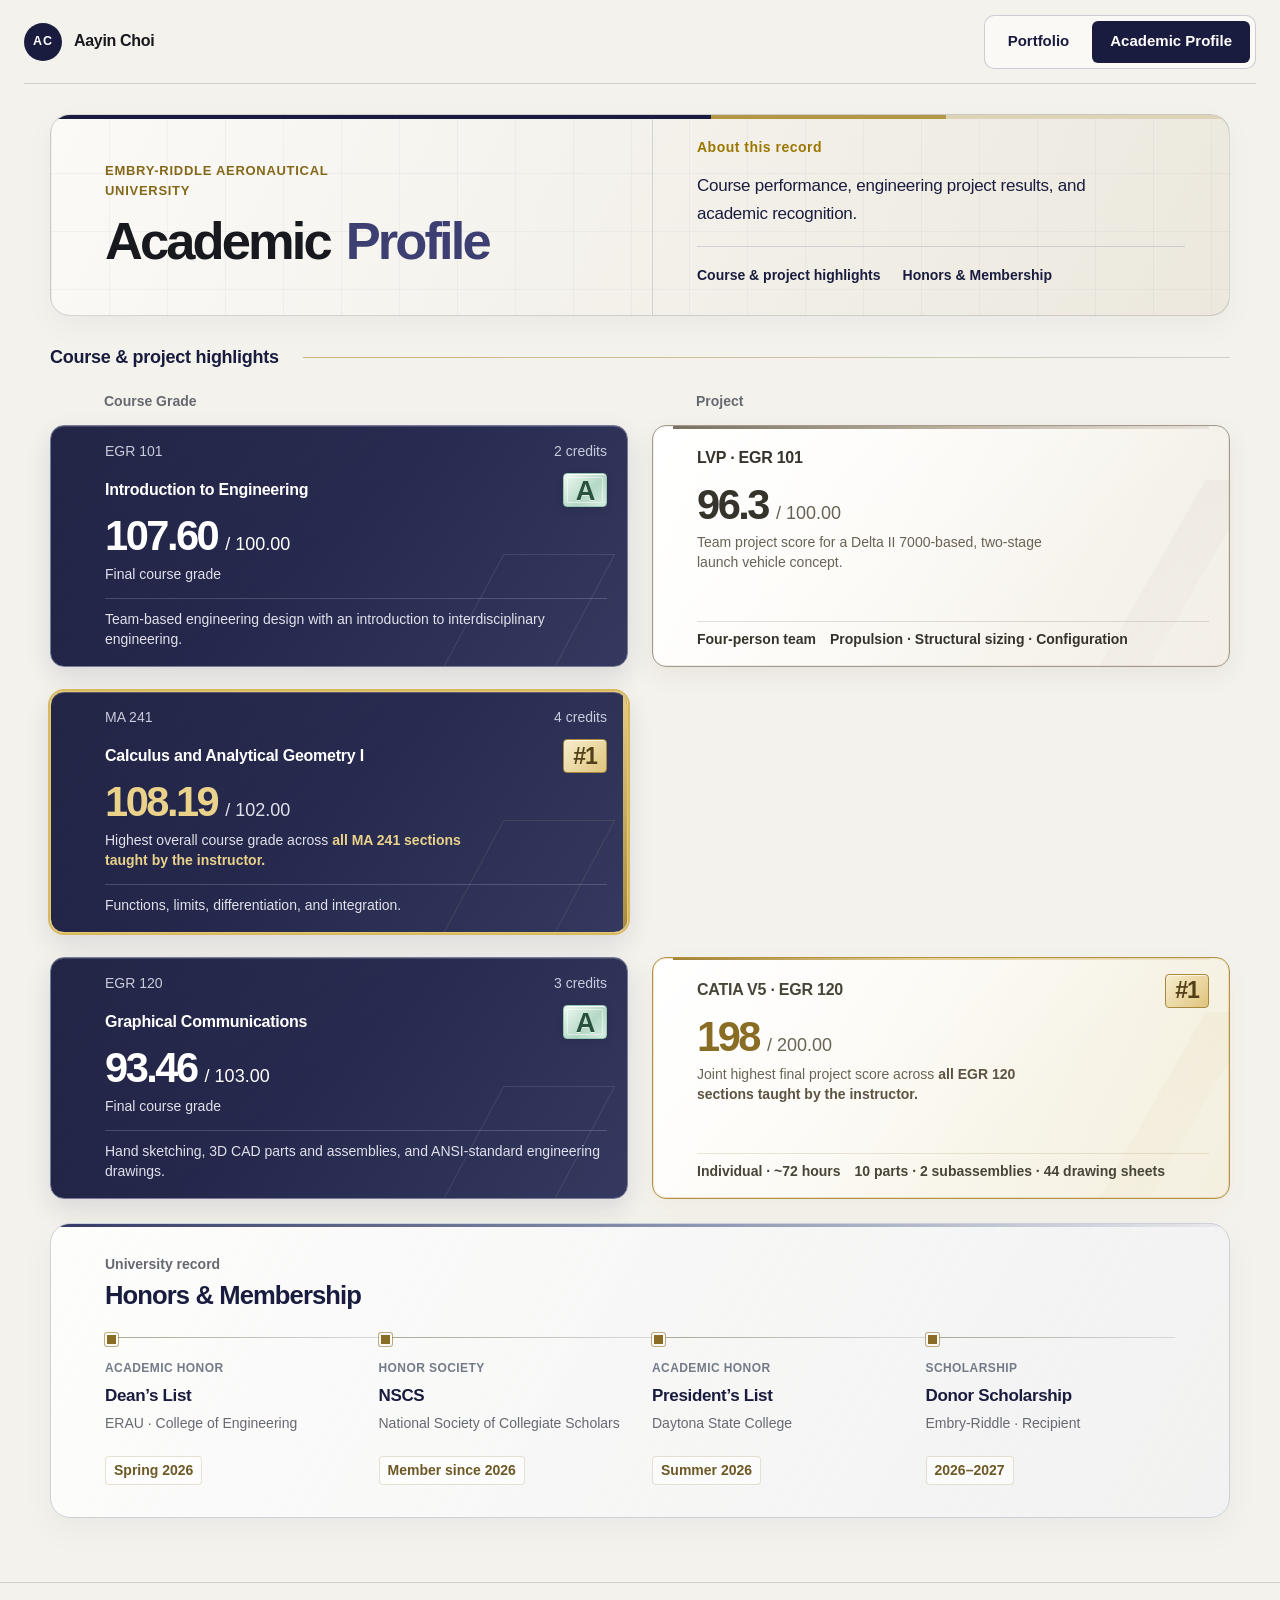
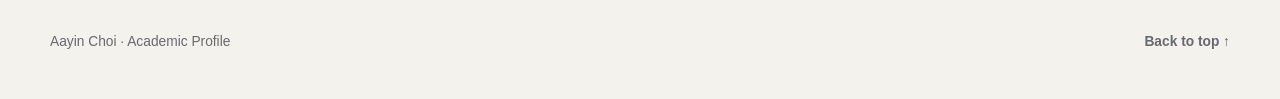
==== commit 15bd6106: "Add files via upload" ====
--- a/academic-profile.html
+++ b/academic-profile.html
@@ -56,9 +56,10 @@
               <span class="profile-standing profile-grade" aria-label="Final letter grade A">A</span>
             </div>
             <div class="profile-milestone-main">
-              <p class="profile-milestone-score">107.60 <span>/ 100</span></p>
-              <p class="profile-milestone-context">Team-based engineering design with an introduction to interdisciplinary engineering.</p>
+              <p class="profile-milestone-score">107.60 <span>/ 100.00</span></p>
+              <p class="profile-milestone-context">Final course grade</p>
             </div>
+            <p class="profile-course-topics">Team-based engineering design with an introduction to interdisciplinary engineering.</p>
           </a>
         </li>
         <li class="profile-milestone profile-project-card profile-milestone-project" id="egr101-record">
@@ -68,7 +69,7 @@
               <h3>LVP · EGR 101</h3>
             </div>
             <div class="profile-milestone-main">
-              <p class="profile-milestone-score">96.3 <span>/ 100</span></p>
+              <p class="profile-milestone-score">96.3 <span>/ 100.00</span></p>
               <p class="profile-milestone-context">Team project score for a Delta II 7000-based, two-stage launch vehicle concept.</p>
             </div>
             <p class="profile-project-output">
@@ -101,9 +102,10 @@
               <span class="profile-standing profile-grade" aria-label="Final letter grade A">A</span>
             </div>
             <div class="profile-milestone-main">
-              <p class="profile-milestone-score">93.46 <span>/ 103</span></p>
-              <p class="profile-milestone-context">Hand sketching, 3D CAD parts and assemblies, and ANSI-standard engineering drawings.</p>
+              <p class="profile-milestone-score">93.46 <span>/ 103.00</span></p>
+              <p class="profile-milestone-context">Final course grade</p>
             </div>
+            <p class="profile-course-topics">Hand sketching, 3D CAD parts and assemblies, and ANSI-standard engineering drawings.</p>
           </a>
         </li>
         <li class="profile-milestone profile-project-card profile-milestone-catia" id="catia-record">
@@ -114,7 +116,7 @@
               <span class="profile-standing" aria-label="Joint rank number one across all sections taught by the instructor">#1</span>
             </div>
             <div class="profile-milestone-main">
-              <p class="profile-milestone-score">198 <span>/ 200</span></p>
+              <p class="profile-milestone-score">198 <span>/ 200.00</span></p>
               <p class="profile-milestone-context">Joint highest final project score across <strong>all EGR 120 sections taught by the instructor.</strong></p>
             </div>
             <p class="profile-project-output">
--- a/styles.css
+++ b/styles.css
@@ -2923,6 +2923,15 @@
 }
 
 /* Course results and projects stay paired by subject. */
+.profile-records { grid-template-rows: repeat(3, minmax(0, 1fr)) auto; }
+.profile-records > .profile-milestone .profile-milestone-link {
+  display: flex;
+  flex-direction: column;
+  min-height: 240px;
+}
+.profile-records > .profile-milestone .profile-milestone-main { margin-bottom: 12px; }
+.profile-records > .profile-milestone .profile-course-topics,
+.profile-records > .profile-milestone .profile-project-output { margin-top: auto; }
 .profile-record-columns {
   display: grid;
   grid-template-columns: repeat(2, minmax(0, 1fr));
@@ -3013,6 +3022,7 @@
 .course-detail .eyebrow { margin: 0 0 14px; }
 .course-detail h1 { margin: 0; color: var(--navy-deep); font-size: clamp(2.5rem, 6vw, 4rem); line-height: 1.1; letter-spacing: -0.05em; }
 @media (max-width: 620px) {
+  .profile-records { grid-template-rows: repeat(5, minmax(0, 1fr)) auto; }
   .profile-record-columns { display: none; }
   .profile-records > .profile-course-card,
   .profile-records > .profile-project-card { grid-column: auto; }
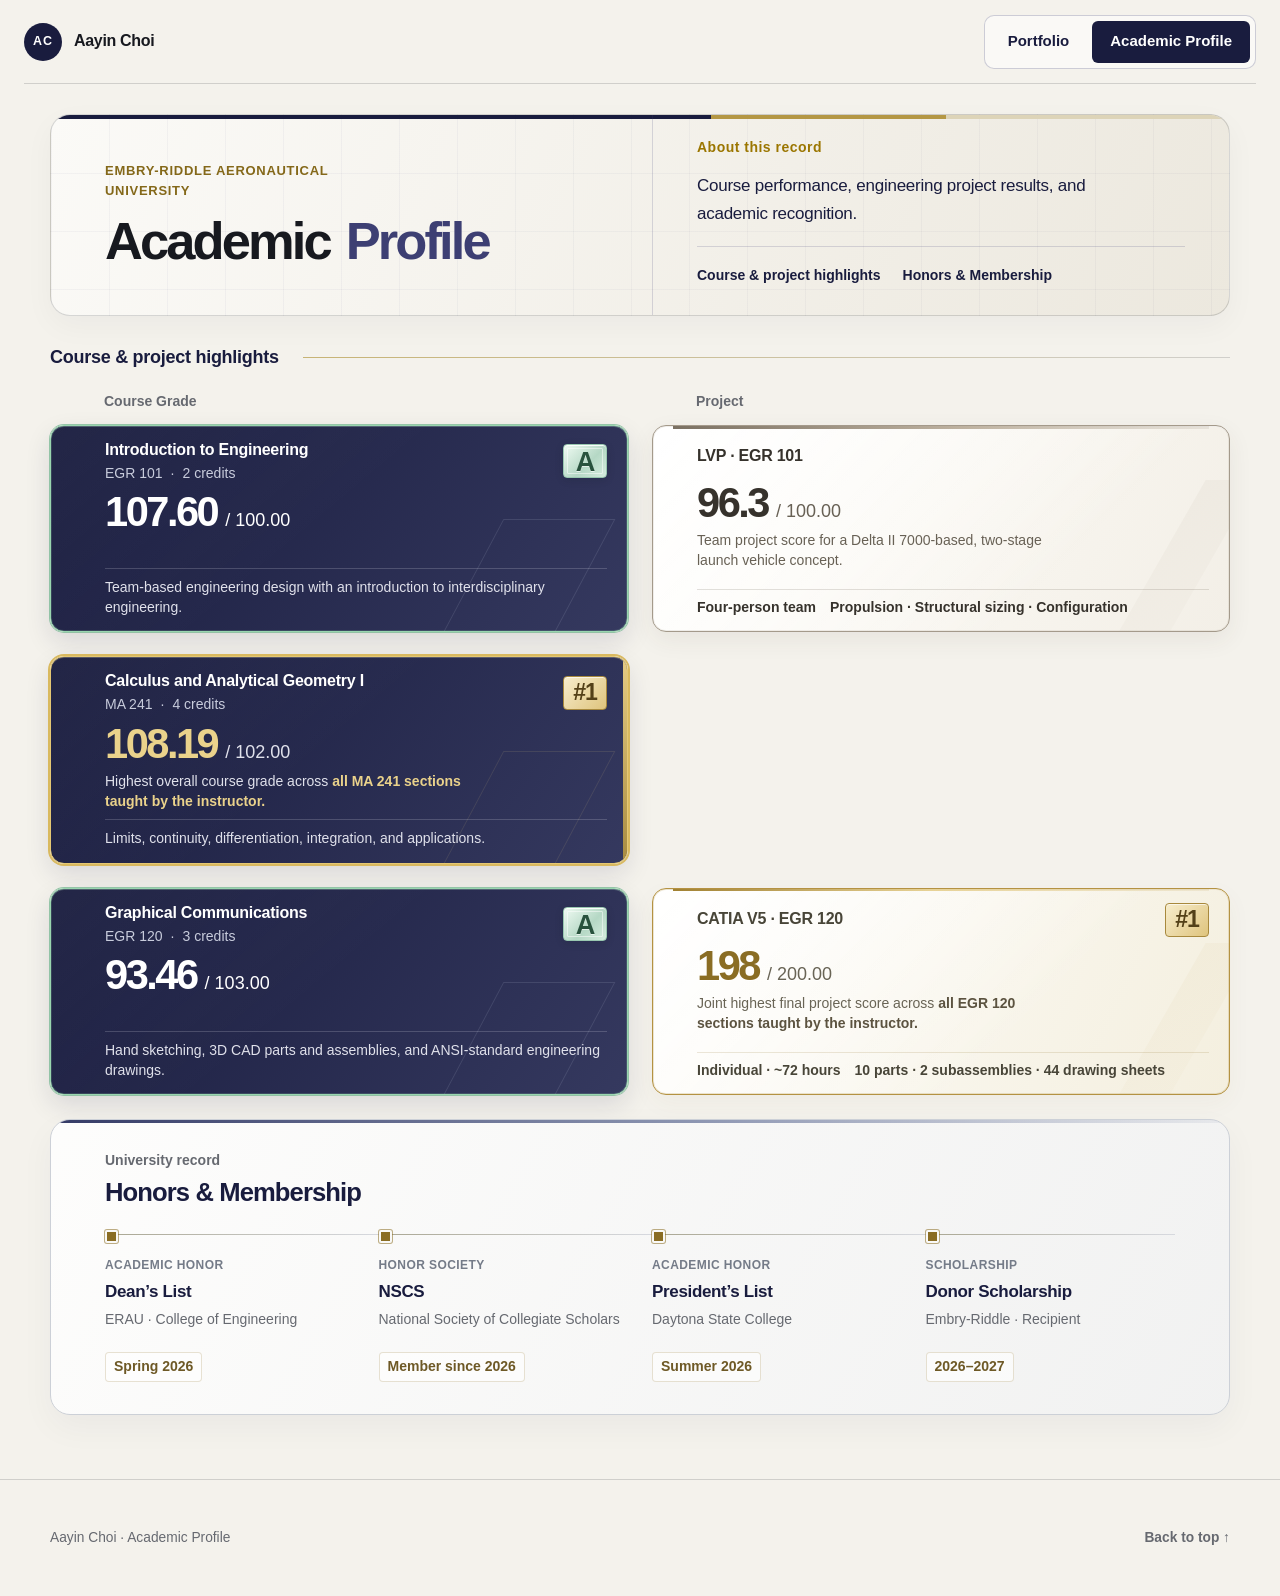
==== commit 8d9289ac: "Add files via upload" ====
--- a/academic-profile.html
+++ b/academic-profile.html
@@ -50,14 +50,15 @@
         <li class="profile-milestone profile-milestone-course profile-course-card" id="egr101-course-record">
           <a class="profile-milestone-link" href="egr101-course.html" aria-label="View EGR 101 course grade">
             <p class="profile-card-kind">Course Grade</p>
-            <p class="profile-course-meta"><span>EGR 101</span><span>2 credits</span></p>
             <div class="profile-milestone-title">
-              <h3>Introduction to Engineering</h3>
+              <div class="profile-course-heading">
+                <h3>Introduction to Engineering</h3>
+                <p class="profile-course-meta"><span>EGR 101</span><span>2 credits</span></p>
+              </div>
               <span class="profile-standing profile-grade" aria-label="Final letter grade A">A</span>
             </div>
             <div class="profile-milestone-main">
               <p class="profile-milestone-score">107.60 <span>/ 100.00</span></p>
-              <p class="profile-milestone-context">Final course grade</p>
             </div>
             <p class="profile-course-topics">Team-based engineering design with an introduction to interdisciplinary engineering.</p>
           </a>
@@ -81,29 +82,32 @@
         <li class="profile-milestone profile-course-card profile-milestone-course profile-milestone-math" id="calculus-record">
           <a class="profile-milestone-link" href="calculus-i.html" aria-label="View Calculus I record">
             <p class="profile-card-kind">Course Grade</p>
-            <p class="profile-course-meta"><span>MA 241</span><span>4 credits</span></p>
             <div class="profile-milestone-title">
-              <h3>Calculus and Analytical Geometry I</h3>
+              <div class="profile-course-heading">
+                <h3>Calculus and Analytical Geometry I</h3>
+                <p class="profile-course-meta"><span>MA 241</span><span>4 credits</span></p>
+              </div>
               <span class="profile-standing" aria-label="Rank number one across all sections taught by the instructor">#1</span>
             </div>
             <div class="profile-milestone-main">
               <p class="profile-milestone-score">108.19 <span>/ 102.00</span></p>
               <p class="profile-milestone-context">Highest overall course grade across <strong>all MA 241 sections taught by the instructor.</strong></p>
             </div>
-            <p class="profile-course-topics">Functions, limits, differentiation, and integration.</p>
+            <p class="profile-course-topics">Limits, continuity, differentiation, integration, and applications.</p>
           </a>
         </li>
         <li class="profile-milestone profile-milestone-course profile-course-card" id="egr120-course-record">
           <a class="profile-milestone-link" href="egr120-course.html" aria-label="View EGR 120 course grade">
             <p class="profile-card-kind">Course Grade</p>
-            <p class="profile-course-meta"><span>EGR 120</span><span>3 credits</span></p>
             <div class="profile-milestone-title">
-              <h3>Graphical Communications</h3>
+              <div class="profile-course-heading">
+                <h3>Graphical Communications</h3>
+                <p class="profile-course-meta"><span>EGR 120</span><span>3 credits</span></p>
+              </div>
               <span class="profile-standing profile-grade" aria-label="Final letter grade A">A</span>
             </div>
             <div class="profile-milestone-main">
               <p class="profile-milestone-score">93.46 <span>/ 103.00</span></p>
-              <p class="profile-milestone-context">Final course grade</p>
             </div>
             <p class="profile-course-topics">Hand sketching, 3D CAD parts and assemblies, and ANSI-standard engineering drawings.</p>
           </a>
--- a/styles.css
+++ b/styles.css
@@ -2927,9 +2927,11 @@
 .profile-records > .profile-milestone .profile-milestone-link {
   display: flex;
   flex-direction: column;
-  min-height: 240px;
-}
-.profile-records > .profile-milestone .profile-milestone-main { margin-bottom: 12px; }
+  min-height: 204px;
+  padding-block: 14px;
+}
+.profile-records > .profile-project-card .profile-milestone-title { margin-top: 0; }
+.profile-records > .profile-milestone .profile-milestone-main { margin-bottom: 8px; }
 .profile-records > .profile-milestone .profile-course-topics,
 .profile-records > .profile-milestone .profile-project-output { margin-top: auto; }
 .profile-record-columns {
@@ -2957,8 +2959,8 @@
   color: var(--white);
 }
 .profile-milestone-course:not(.profile-milestone-math) {
-  border-color: #777d99;
-  box-shadow: 0 10px 26px rgba(25,28,62,0.12), inset 0 1px 0 rgba(227,231,243,0.16);
+  border-color: #99d6af;
+  box-shadow: 0 0 0 1px rgba(112,181,141,0.7), 0 10px 26px rgba(25,28,62,0.12), inset 0 0 0 1px rgba(153,214,175,0.18), inset 0 1px 0 rgba(227,231,243,0.16);
 }
 .profile-milestone-course:not(.profile-milestone-math)::before {
   content: "";
@@ -2973,21 +2975,23 @@
   pointer-events: none;
 }
 .profile-milestone-course .profile-milestone-context { color: #e0e1eb; }
+.profile-course-heading { min-width: 0; }
 .profile-course-meta {
   display: flex;
   align-items: baseline;
-  justify-content: space-between;
+  justify-content: flex-start;
   flex-wrap: wrap;
-  gap: 6px 16px;
-  margin: 0 0 12px;
+  gap: 0;
+  margin: 3px 0 0;
   color: #c8ccdc;
   font-size: 0.875rem;
   font-weight: 500;
   line-height: 1.4;
 }
+.profile-course-meta > span + span::before { content: "·"; margin-inline: 8px; }
 .profile-course-topics {
   margin: 12px 0 0;
-  padding-top: 10px;
+  padding-top: 8px;
   border-top: 1px solid rgba(224,225,235,0.2);
   color: #e0e1eb;
   font-size: 0.875rem;
@@ -3027,7 +3031,7 @@
   .profile-records > .profile-course-card,
   .profile-records > .profile-project-card { grid-column: auto; }
   .profile-records > .profile-course-card .profile-milestone-link,
-  .profile-records > .profile-project-card .profile-milestone-link { padding: 16px 24px; }
+  .profile-records > .profile-project-card .profile-milestone-link { padding: 14px 24px; }
   .profile-card-kind { display: block; margin: 0 0 8px; color: inherit; font-size: 0.875rem; font-weight: 500; line-height: 1.4; opacity: 0.8; }
   .course-detail { padding-block: 36px; }
 }
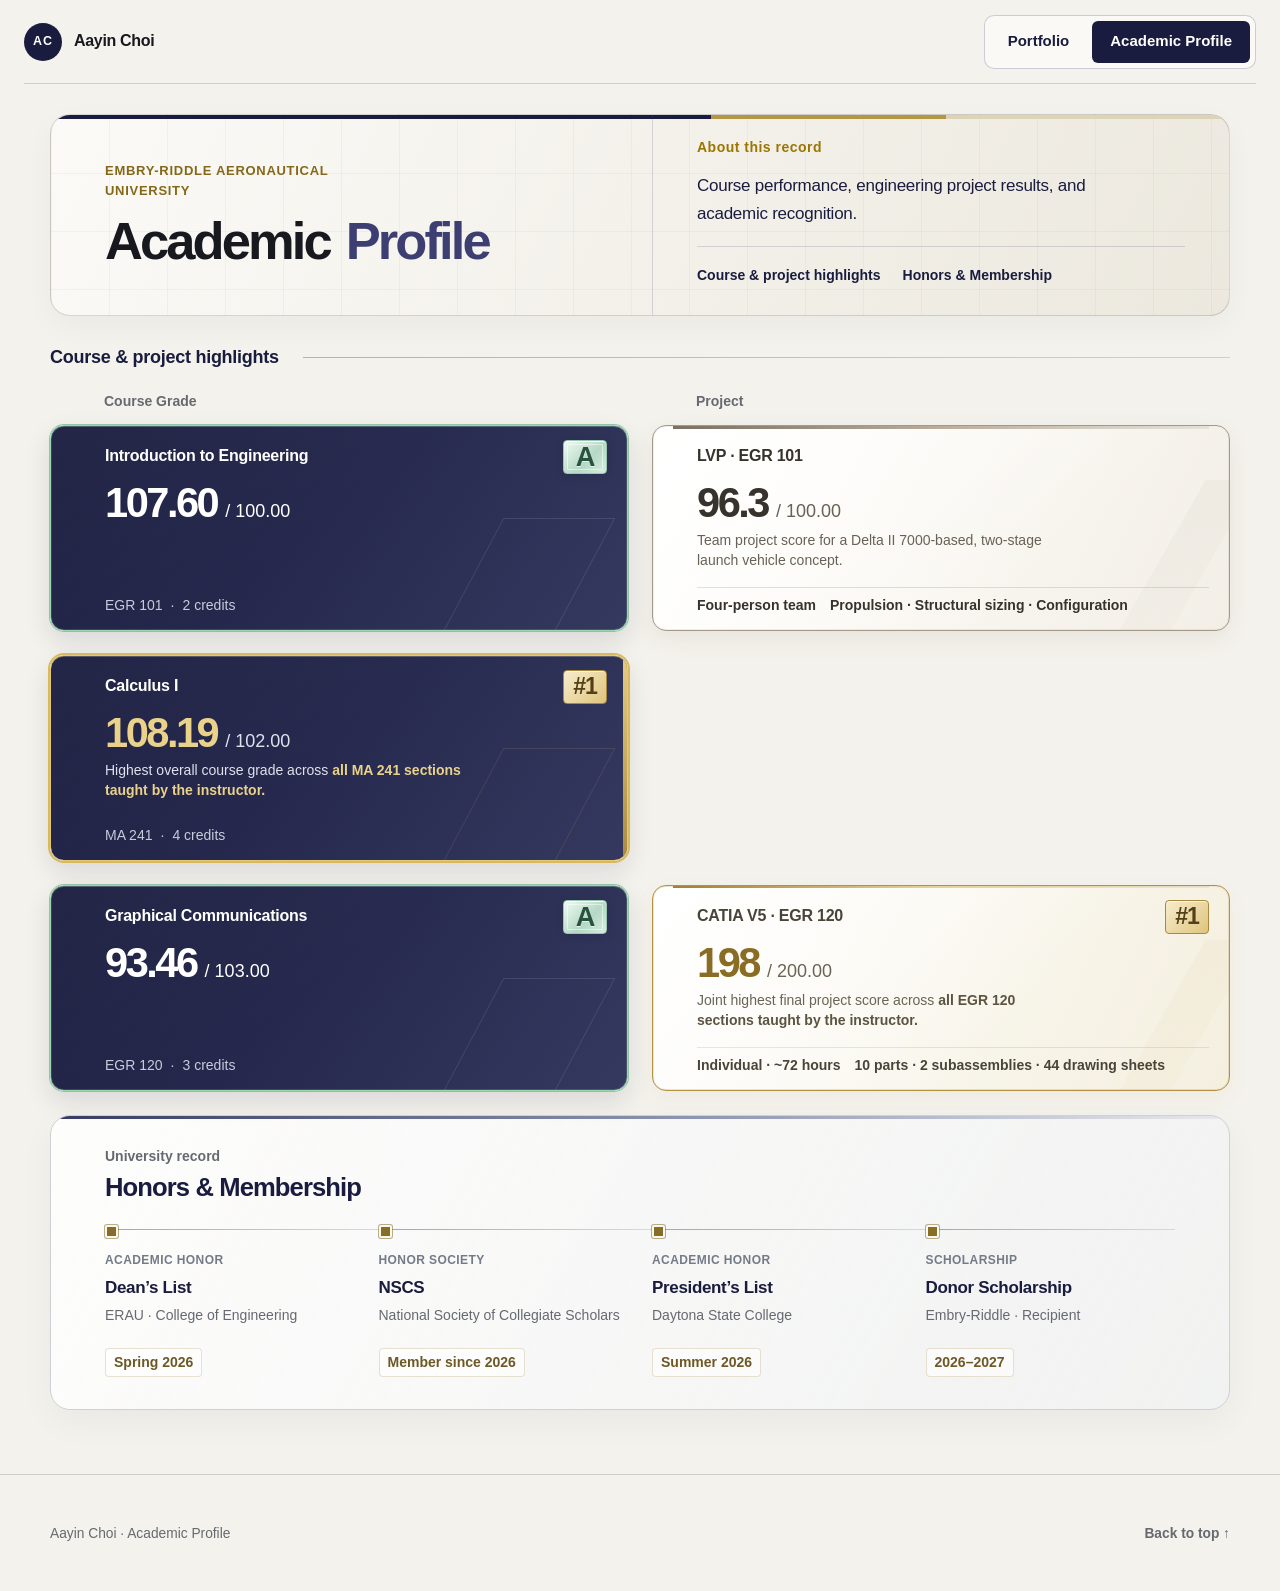
==== commit 6b128d09: "Add files via upload" ====
--- a/academic-profile.html
+++ b/academic-profile.html
@@ -51,16 +51,13 @@
           <a class="profile-milestone-link" href="egr101-course.html" aria-label="View EGR 101 course grade">
             <p class="profile-card-kind">Course Grade</p>
             <div class="profile-milestone-title">
-              <div class="profile-course-heading">
-                <h3>Introduction to Engineering</h3>
-                <p class="profile-course-meta"><span>EGR 101</span><span>2 credits</span></p>
-              </div>
+              <h3>Introduction to Engineering</h3>
               <span class="profile-standing profile-grade" aria-label="Final letter grade A">A</span>
             </div>
             <div class="profile-milestone-main">
               <p class="profile-milestone-score">107.60 <span>/ 100.00</span></p>
             </div>
-            <p class="profile-course-topics">Team-based engineering design with an introduction to interdisciplinary engineering.</p>
+            <p class="profile-course-meta"><span>EGR 101</span><span>2 credits</span></p>
           </a>
         </li>
         <li class="profile-milestone profile-project-card profile-milestone-project" id="egr101-record">
@@ -83,33 +80,27 @@
           <a class="profile-milestone-link" href="calculus-i.html" aria-label="View Calculus I record">
             <p class="profile-card-kind">Course Grade</p>
             <div class="profile-milestone-title">
-              <div class="profile-course-heading">
-                <h3>Calculus and Analytical Geometry I</h3>
-                <p class="profile-course-meta"><span>MA 241</span><span>4 credits</span></p>
-              </div>
+              <h3>Calculus I</h3>
               <span class="profile-standing" aria-label="Rank number one across all sections taught by the instructor">#1</span>
             </div>
             <div class="profile-milestone-main">
               <p class="profile-milestone-score">108.19 <span>/ 102.00</span></p>
               <p class="profile-milestone-context">Highest overall course grade across <strong>all MA 241 sections taught by the instructor.</strong></p>
             </div>
-            <p class="profile-course-topics">Limits, continuity, differentiation, integration, and applications.</p>
+            <p class="profile-course-meta"><span>MA 241</span><span>4 credits</span></p>
           </a>
         </li>
         <li class="profile-milestone profile-milestone-course profile-course-card" id="egr120-course-record">
           <a class="profile-milestone-link" href="egr120-course.html" aria-label="View EGR 120 course grade">
             <p class="profile-card-kind">Course Grade</p>
             <div class="profile-milestone-title">
-              <div class="profile-course-heading">
-                <h3>Graphical Communications</h3>
-                <p class="profile-course-meta"><span>EGR 120</span><span>3 credits</span></p>
-              </div>
+              <h3>Graphical Communications</h3>
               <span class="profile-standing profile-grade" aria-label="Final letter grade A">A</span>
             </div>
             <div class="profile-milestone-main">
               <p class="profile-milestone-score">93.46 <span>/ 103.00</span></p>
             </div>
-            <p class="profile-course-topics">Hand sketching, 3D CAD parts and assemblies, and ANSI-standard engineering drawings.</p>
+            <p class="profile-course-meta"><span>EGR 120</span><span>3 credits</span></p>
           </a>
         </li>
         <li class="profile-milestone profile-project-card profile-milestone-catia" id="catia-record">
--- a/styles.css
+++ b/styles.css
@@ -2932,7 +2932,6 @@
 }
 .profile-records > .profile-project-card .profile-milestone-title { margin-top: 0; }
 .profile-records > .profile-milestone .profile-milestone-main { margin-bottom: 8px; }
-.profile-records > .profile-milestone .profile-course-topics,
 .profile-records > .profile-milestone .profile-project-output { margin-top: auto; }
 .profile-record-columns {
   display: grid;
@@ -2975,28 +2974,19 @@
   pointer-events: none;
 }
 .profile-milestone-course .profile-milestone-context { color: #e0e1eb; }
-.profile-course-heading { min-width: 0; }
-.profile-course-meta {
+.profile-records > .profile-course-card .profile-course-meta {
   display: flex;
   align-items: baseline;
-  justify-content: flex-start;
   flex-wrap: wrap;
   gap: 0;
-  margin: 3px 0 0;
+  margin: auto 0 0;
+  padding-top: 12px;
   color: #c8ccdc;
   font-size: 0.875rem;
-  font-weight: 500;
+  font-weight: 400;
   line-height: 1.4;
 }
 .profile-course-meta > span + span::before { content: "·"; margin-inline: 8px; }
-.profile-course-topics {
-  margin: 12px 0 0;
-  padding-top: 8px;
-  border-top: 1px solid rgba(224,225,235,0.2);
-  color: #e0e1eb;
-  font-size: 0.875rem;
-  line-height: 1.45;
-}
 .profile-grade {
   position: relative;
   display: grid;
@@ -3036,6 +3026,13 @@
   .course-detail { padding-block: 36px; }
 }
 
+.course-detail-meta { margin: 16px 0 0; color: var(--muted); font-size: 1rem; line-height: 1.5; }
+.course-overview { margin-top: 36px; padding-top: 24px; border-top: 1px solid var(--line); }
+.course-overview h2 { margin: 0 0 14px; color: var(--navy-deep); font-size: 1.25rem; line-height: 1.4; }
+.course-overview-name { max-width: 70ch; margin: 0 0 12px; color: var(--navy-deep); font-size: 1rem; font-weight: 650; line-height: 1.6; }
+.course-overview-name > span { display: block; color: var(--muted); font-size: 0.875rem; font-weight: 400; }
+.course-overview-description { max-width: 70ch; margin: 0; color: #4d515d; font-size: 1rem; line-height: 1.8; }
+
 @media (prefers-reduced-motion: reduce) {
   html { scroll-behavior: auto; }
   *, *::before, *::after { animation-duration: 0.01ms !important; animation-iteration-count: 1 !important; transition-duration: 0.01ms !important; }
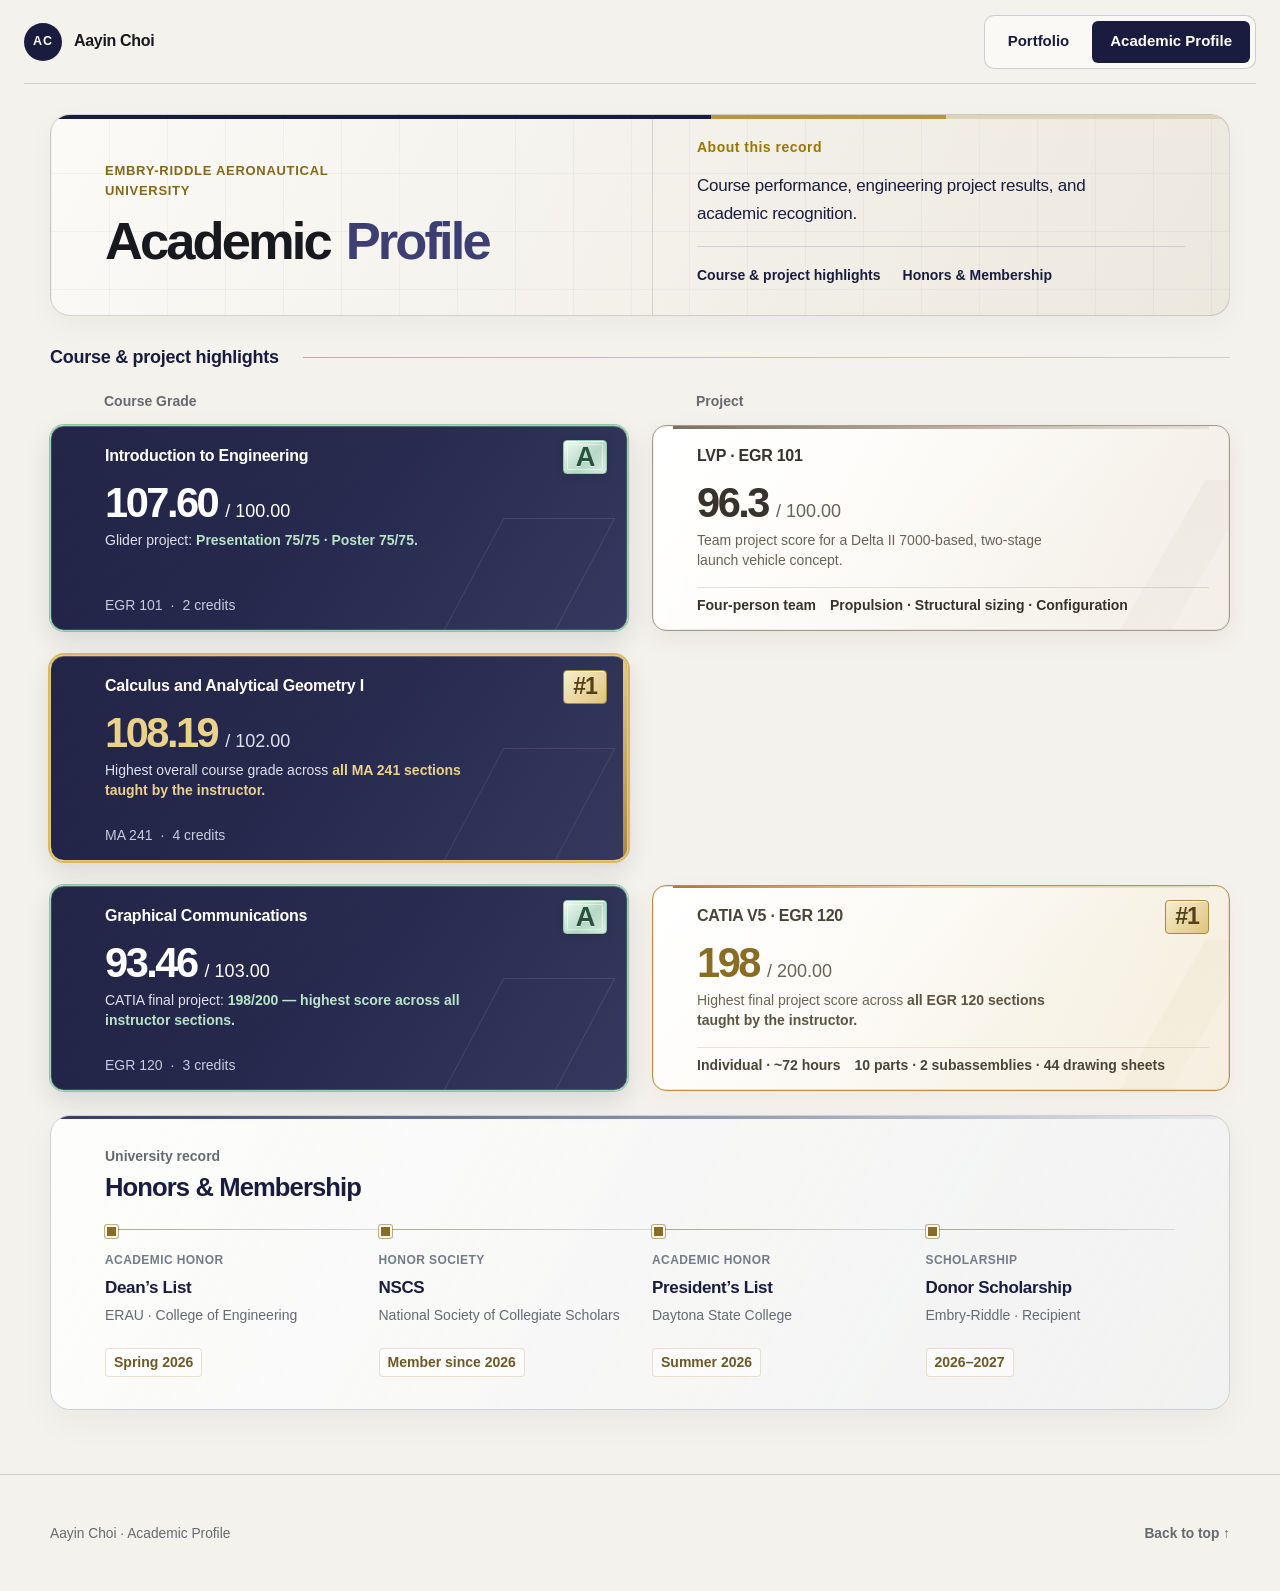
==== commit d14f2c62: "Add files via upload" ====
--- a/academic-profile.html
+++ b/academic-profile.html
@@ -56,6 +56,7 @@
             </div>
             <div class="profile-milestone-main">
               <p class="profile-milestone-score">107.60 <span>/ 100.00</span></p>
+              <p class="profile-milestone-context">Glider project: <strong>Presentation 75/75 · Poster 75/75.</strong></p>
             </div>
             <p class="profile-course-meta"><span>EGR 101</span><span>2 credits</span></p>
           </a>
@@ -80,7 +81,7 @@
           <a class="profile-milestone-link" href="calculus-i.html" aria-label="View Calculus I record">
             <p class="profile-card-kind">Course Grade</p>
             <div class="profile-milestone-title">
-              <h3>Calculus I</h3>
+              <h3>Calculus and Analytical Geometry I</h3>
               <span class="profile-standing" aria-label="Rank number one across all sections taught by the instructor">#1</span>
             </div>
             <div class="profile-milestone-main">
@@ -99,6 +100,7 @@
             </div>
             <div class="profile-milestone-main">
               <p class="profile-milestone-score">93.46 <span>/ 103.00</span></p>
+              <p class="profile-milestone-context">CATIA final project: <strong>198/200 — highest score across all instructor sections.</strong></p>
             </div>
             <p class="profile-course-meta"><span>EGR 120</span><span>3 credits</span></p>
           </a>
@@ -108,11 +110,11 @@
             <p class="profile-card-kind">Project</p>
             <div class="profile-milestone-title">
               <h3>CATIA V5 · EGR 120</h3>
-              <span class="profile-standing" aria-label="Joint rank number one across all sections taught by the instructor">#1</span>
+              <span class="profile-standing" aria-label="Rank number one across all sections taught by the instructor">#1</span>
             </div>
             <div class="profile-milestone-main">
               <p class="profile-milestone-score">198 <span>/ 200.00</span></p>
-              <p class="profile-milestone-context">Joint highest final project score across <strong>all EGR 120 sections taught by the instructor.</strong></p>
+              <p class="profile-milestone-context">Highest final project score across <strong>all EGR 120 sections taught by the instructor.</strong></p>
             </div>
             <p class="profile-project-output">
               <span>Individual · ~72 hours</span>
--- a/styles.css
+++ b/styles.css
@@ -2974,6 +2974,7 @@
   pointer-events: none;
 }
 .profile-milestone-course .profile-milestone-context { color: #e0e1eb; }
+.profile-milestone-course:not(.profile-milestone-math) .profile-milestone-context strong { color: #b8e4c8; font-weight: 650; }
 .profile-records > .profile-course-card .profile-course-meta {
   display: flex;
   align-items: baseline;
@@ -3029,8 +3030,6 @@
 .course-detail-meta { margin: 16px 0 0; color: var(--muted); font-size: 1rem; line-height: 1.5; }
 .course-overview { margin-top: 36px; padding-top: 24px; border-top: 1px solid var(--line); }
 .course-overview h2 { margin: 0 0 14px; color: var(--navy-deep); font-size: 1.25rem; line-height: 1.4; }
-.course-overview-name { max-width: 70ch; margin: 0 0 12px; color: var(--navy-deep); font-size: 1rem; font-weight: 650; line-height: 1.6; }
-.course-overview-name > span { display: block; color: var(--muted); font-size: 0.875rem; font-weight: 400; }
 .course-overview-description { max-width: 70ch; margin: 0; color: #4d515d; font-size: 1rem; line-height: 1.8; }
 
 @media (prefers-reduced-motion: reduce) {
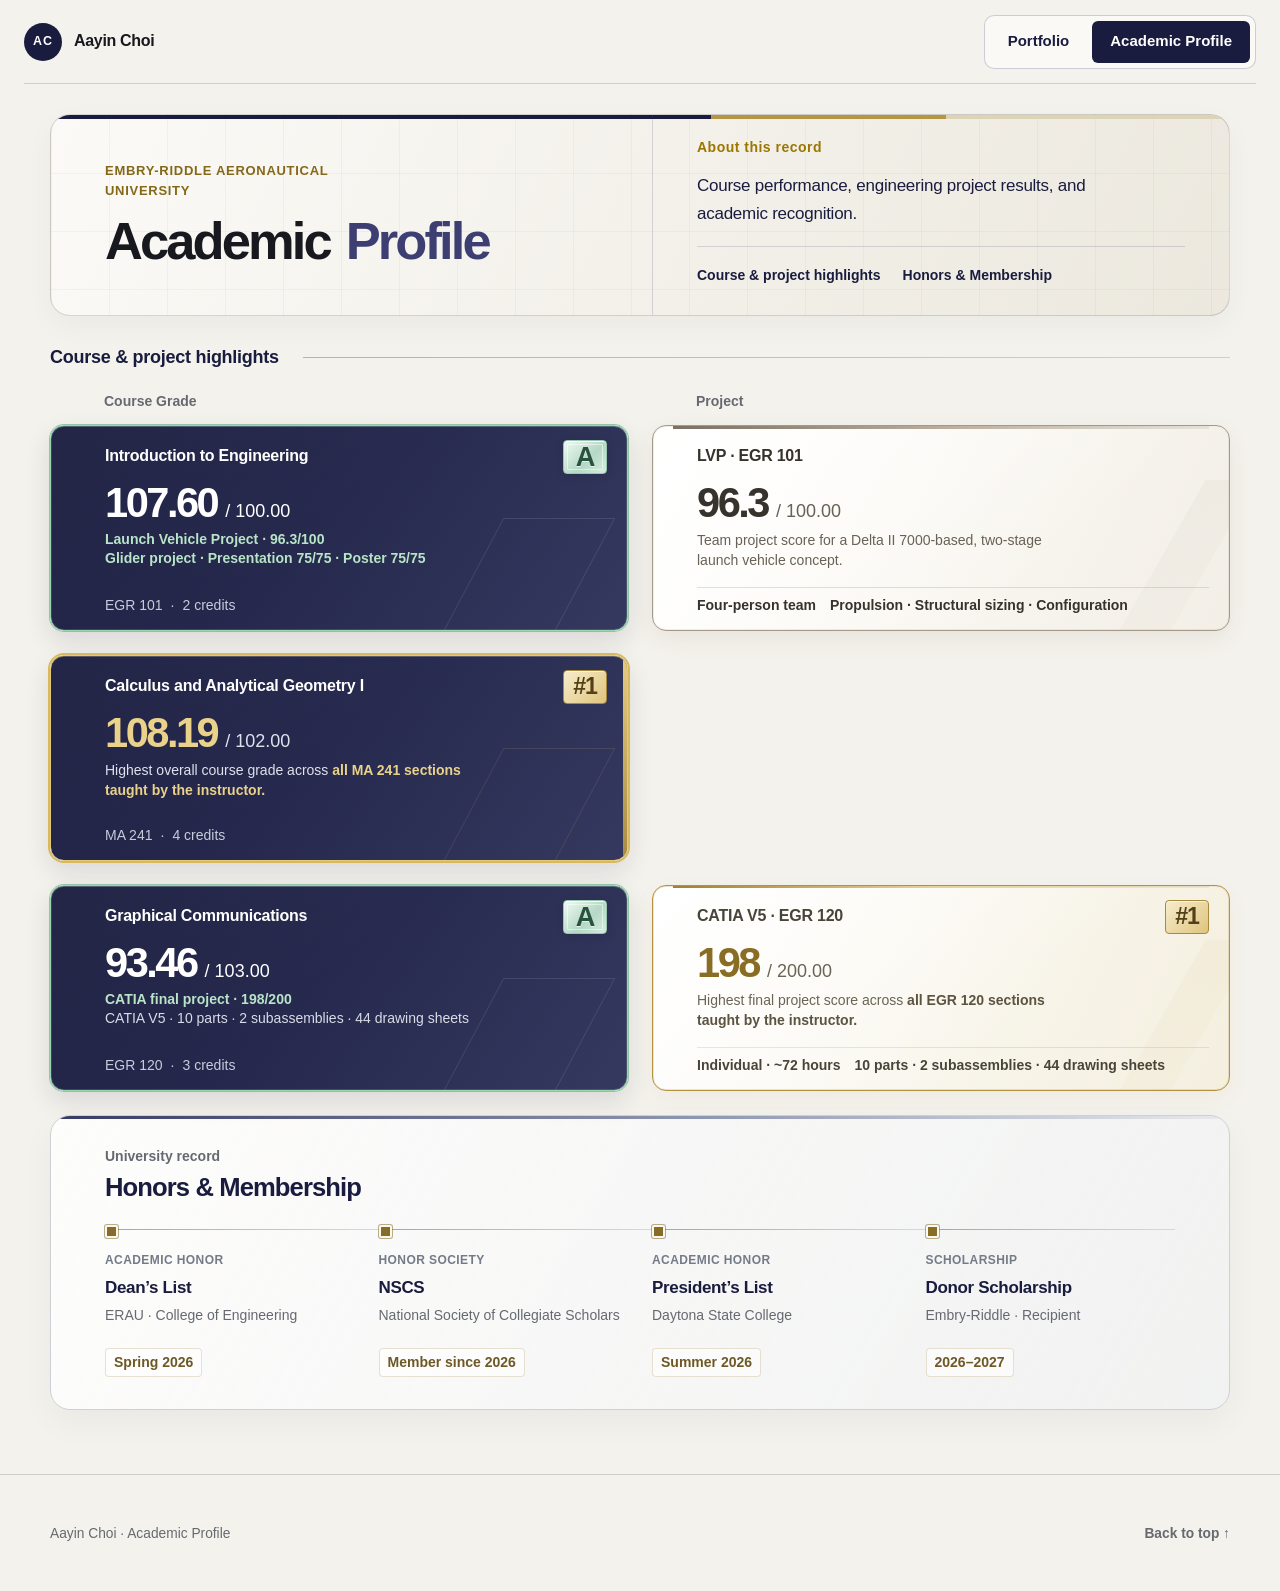
==== commit 61c03445: "Add files via upload" ====
--- a/academic-profile.html
+++ b/academic-profile.html
@@ -56,7 +56,12 @@
             </div>
             <div class="profile-milestone-main">
               <p class="profile-milestone-score">107.60 <span>/ 100.00</span></p>
-              <p class="profile-milestone-context">Glider project: <strong>Presentation 75/75 · Poster 75/75.</strong></p>
+              <div class="profile-course-projects">
+                <p class="profile-course-project">
+                  <span class="profile-course-project-result">Launch Vehicle Project · 96.3/100</span>
+                  <span class="profile-course-project-result">Glider project · Presentation 75/75 · Poster 75/75</span>
+                </p>
+              </div>
             </div>
             <p class="profile-course-meta"><span>EGR 101</span><span>2 credits</span></p>
           </a>
@@ -100,7 +105,12 @@
             </div>
             <div class="profile-milestone-main">
               <p class="profile-milestone-score">93.46 <span>/ 103.00</span></p>
-              <p class="profile-milestone-context">CATIA final project: <strong>198/200 — highest score across all instructor sections.</strong></p>
+              <div class="profile-course-projects">
+                <p class="profile-course-project">
+                  <span class="profile-course-project-result">CATIA final project · 198/200</span>
+                  <span class="profile-course-project-scope">CATIA V5 · 10 parts · 2 subassemblies · 44 drawing sheets</span>
+                </p>
+              </div>
             </div>
             <p class="profile-course-meta"><span>EGR 120</span><span>3 credits</span></p>
           </a>
--- a/styles.css
+++ b/styles.css
@@ -2975,6 +2975,10 @@
 }
 .profile-milestone-course .profile-milestone-context { color: #e0e1eb; }
 .profile-milestone-course:not(.profile-milestone-math) .profile-milestone-context strong { color: #b8e4c8; font-weight: 650; }
+.profile-course-projects { display: grid; gap: 7px; }
+.profile-course-project { margin: 0; font-size: 0.875rem; line-height: 1.35; }
+.profile-course-project-result { display: block; color: #b8e4c8; font-weight: 650; }
+.profile-course-project-scope { display: block; color: #d9dce7; font-weight: 400; }
 .profile-records > .profile-course-card .profile-course-meta {
   display: flex;
   align-items: baseline;
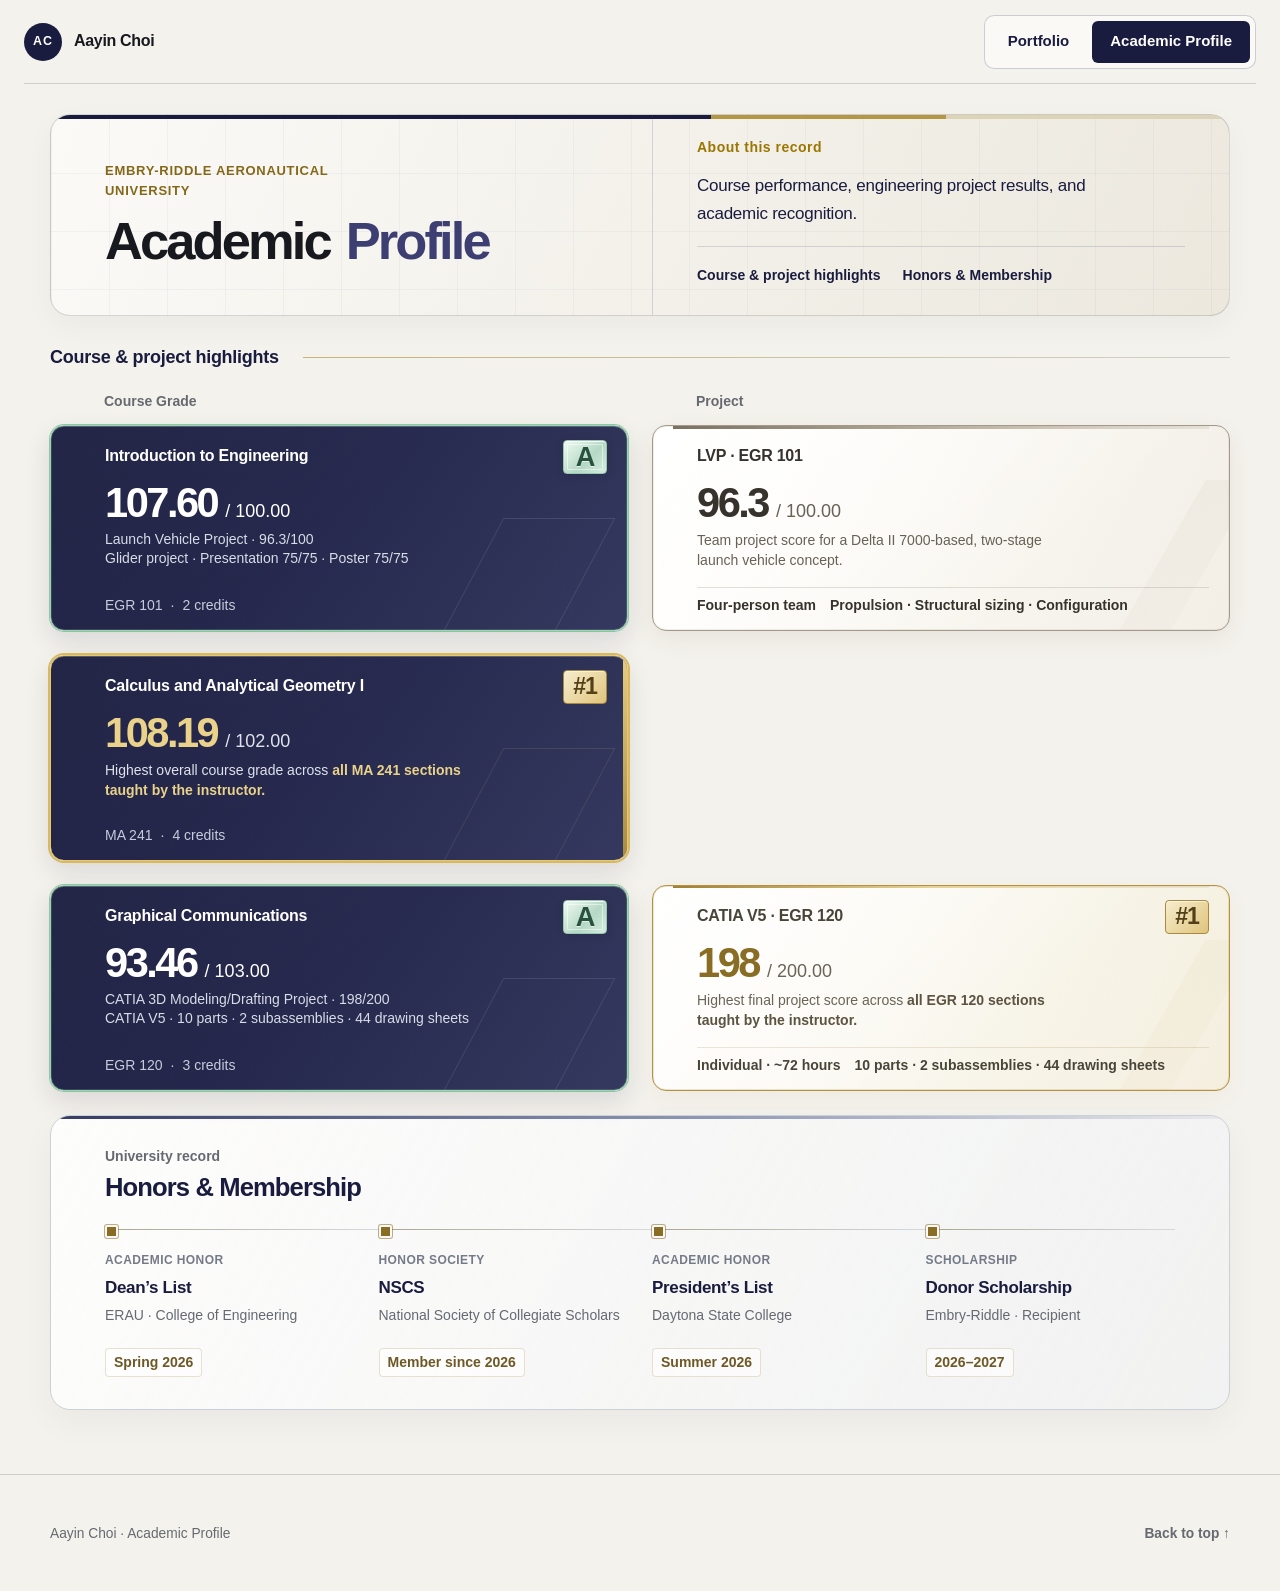
==== commit 5afdbdae: "Add files via upload" ====
--- a/academic-profile.html
+++ b/academic-profile.html
@@ -107,7 +107,7 @@
               <p class="profile-milestone-score">93.46 <span>/ 103.00</span></p>
               <div class="profile-course-projects">
                 <p class="profile-course-project">
-                  <span class="profile-course-project-result">CATIA final project · 198/200</span>
+                  <span class="profile-course-project-result">CATIA 3D Modeling/Drafting Project · 198/200</span>
                   <span class="profile-course-project-scope">CATIA V5 · 10 parts · 2 subassemblies · 44 drawing sheets</span>
                 </p>
               </div>
--- a/styles.css
+++ b/styles.css
@@ -2974,10 +2974,10 @@
   pointer-events: none;
 }
 .profile-milestone-course .profile-milestone-context { color: #e0e1eb; }
-.profile-milestone-course:not(.profile-milestone-math) .profile-milestone-context strong { color: #b8e4c8; font-weight: 650; }
+.profile-milestone-course:not(.profile-milestone-math) .profile-milestone-context strong { color: #d9dce7; font-weight: 400; }
 .profile-course-projects { display: grid; gap: 7px; }
 .profile-course-project { margin: 0; font-size: 0.875rem; line-height: 1.35; }
-.profile-course-project-result { display: block; color: #b8e4c8; font-weight: 650; }
+.profile-course-project-result,
 .profile-course-project-scope { display: block; color: #d9dce7; font-weight: 400; }
 .profile-records > .profile-course-card .profile-course-meta {
   display: flex;
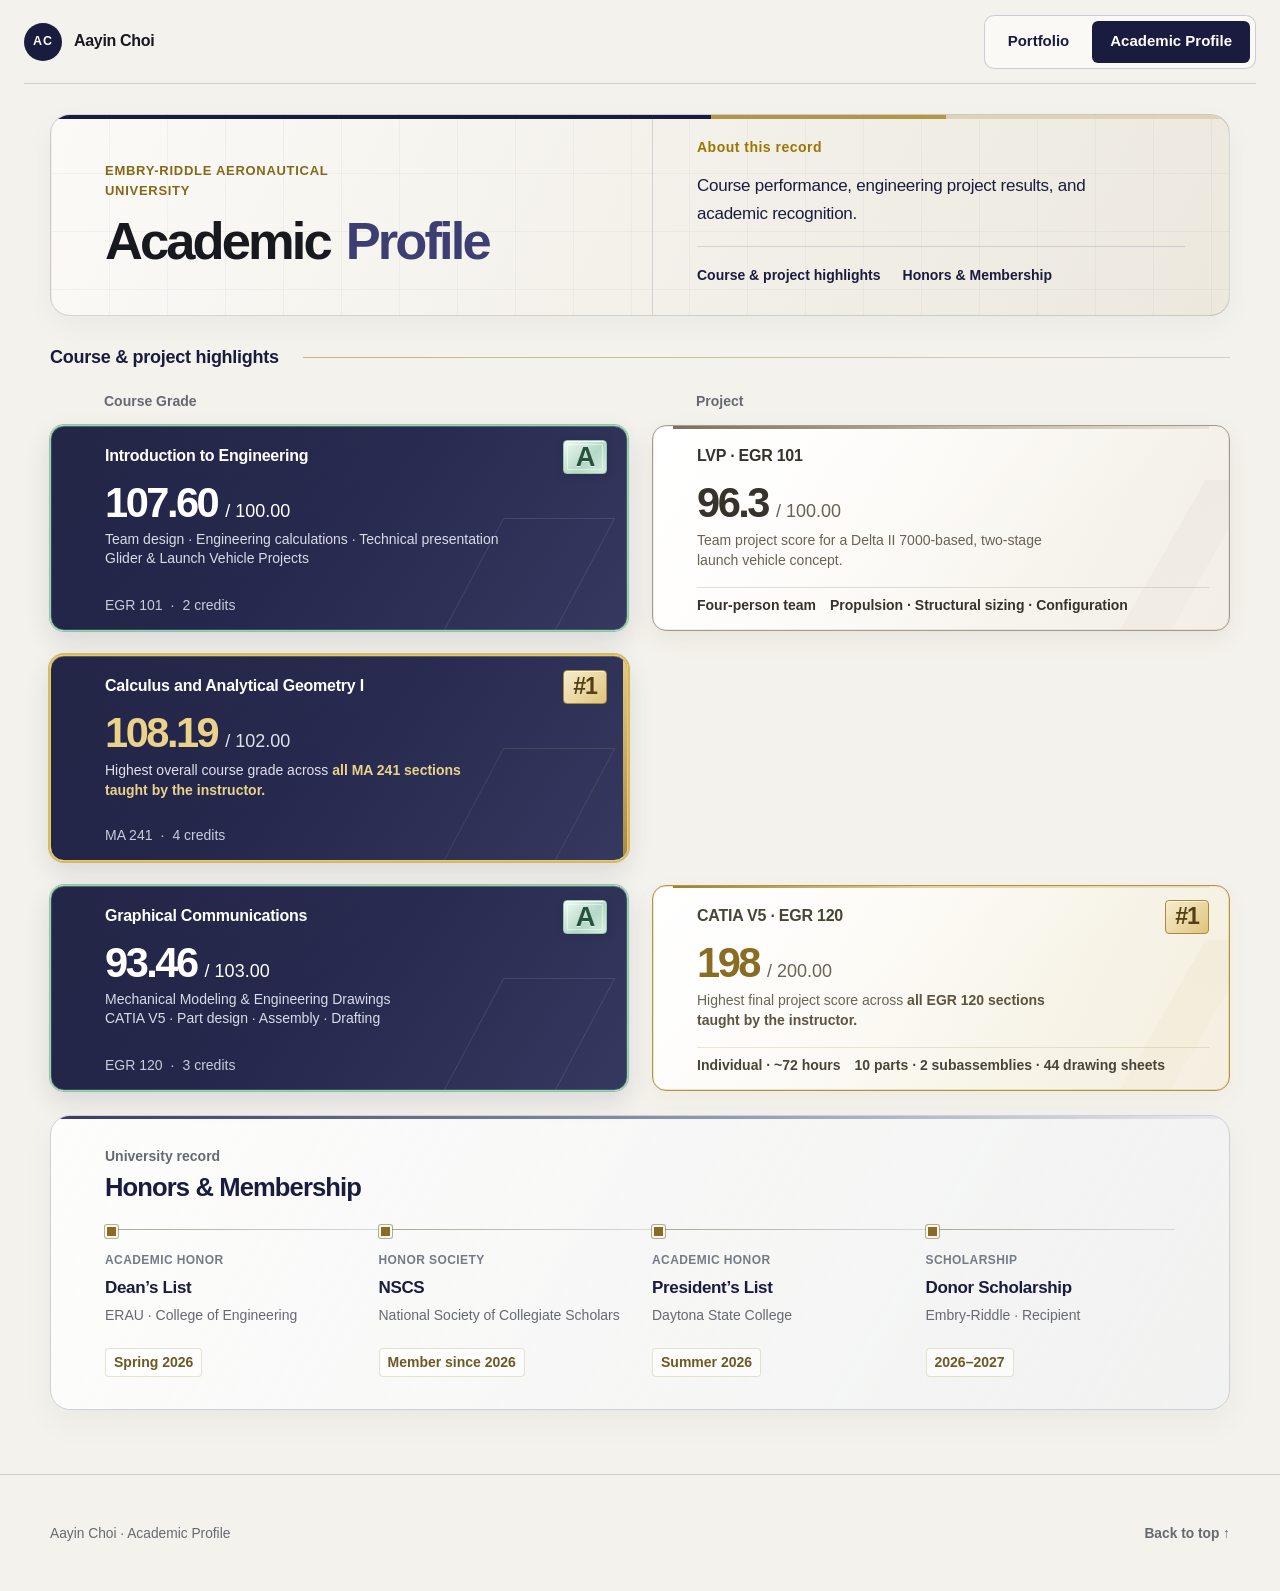
==== commit acafbcd8: "Add files via upload" ====
--- a/academic-profile.html
+++ b/academic-profile.html
@@ -58,8 +58,8 @@
               <p class="profile-milestone-score">107.60 <span>/ 100.00</span></p>
               <div class="profile-course-projects">
                 <p class="profile-course-project">
-                  <span class="profile-course-project-result">Launch Vehicle Project · 96.3/100</span>
-                  <span class="profile-course-project-result">Glider project · Presentation 75/75 · Poster 75/75</span>
+                  <span class="profile-course-project-result">Team design · Engineering calculations · Technical presentation</span>
+                  <span class="profile-course-project-result">Glider &amp; Launch Vehicle Projects</span>
                 </p>
               </div>
             </div>
@@ -107,8 +107,8 @@
               <p class="profile-milestone-score">93.46 <span>/ 103.00</span></p>
               <div class="profile-course-projects">
                 <p class="profile-course-project">
-                  <span class="profile-course-project-result">CATIA 3D Modeling/Drafting Project · 198/200</span>
-                  <span class="profile-course-project-scope">CATIA V5 · 10 parts · 2 subassemblies · 44 drawing sheets</span>
+                  <span class="profile-course-project-result">Mechanical Modeling &amp; Engineering Drawings</span>
+                  <span class="profile-course-project-scope">CATIA V5 · Part design · Assembly · Drafting</span>
                 </p>
               </div>
             </div>
